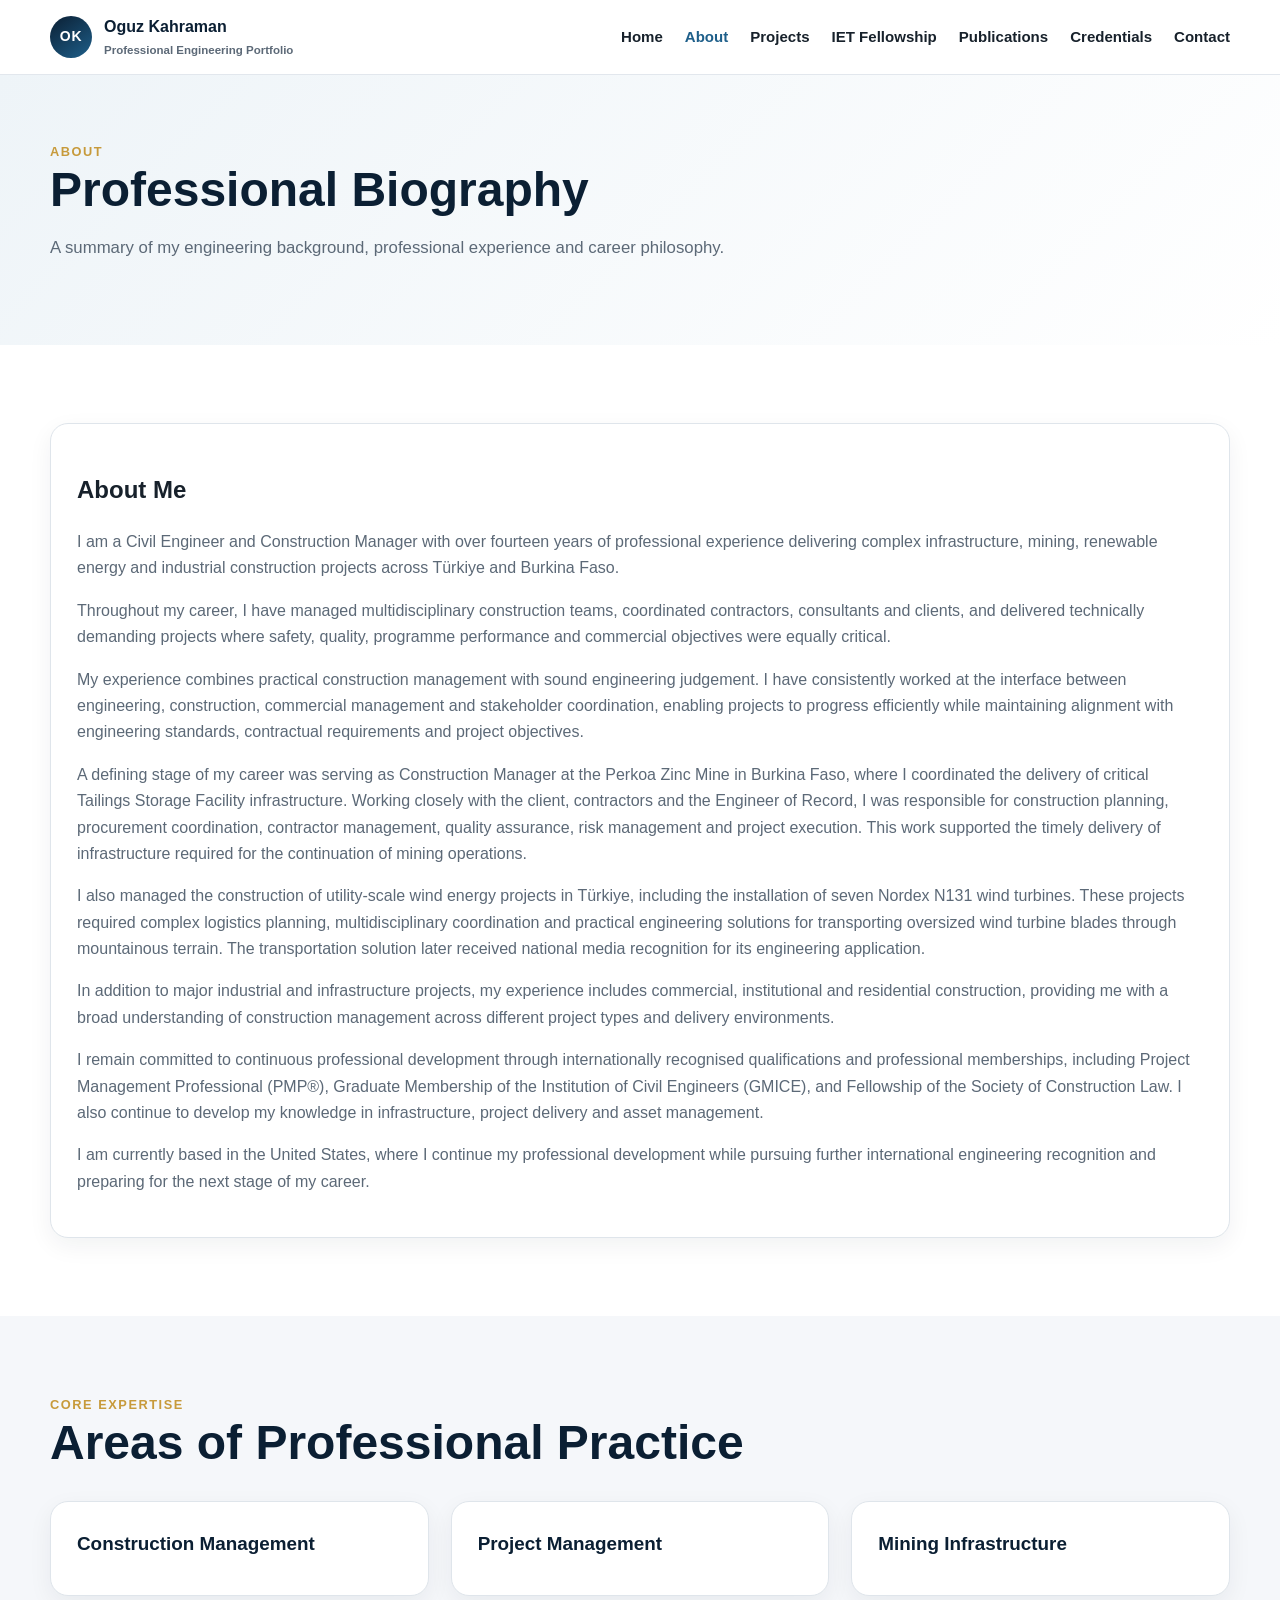
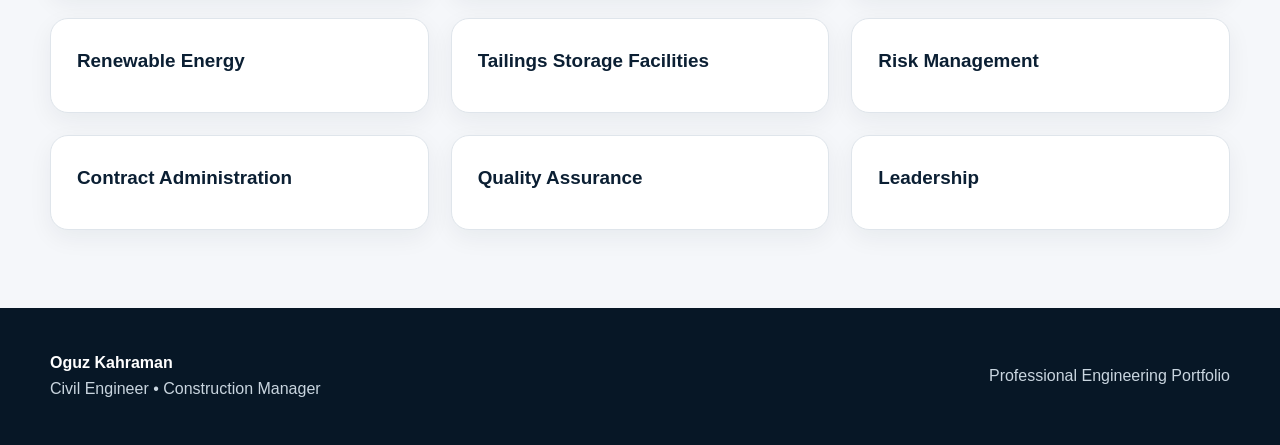
==== about.html @ 4777a1f4 "Create about.html" ====
<!DOCTYPE html>
<html lang="en">

<head>
<meta charset="UTF-8">
<meta name="viewport" content="width=device-width, initial-scale=1.0">

<title>About | Oguz Kahraman</title>

<link rel="stylesheet" href="css/style.css">

</head>

<body>

<header class="site-header">
    <div class="container nav-wrap">

        <a class="brand" href="index.html">

            <span class="brand-mark">OK</span>

            <span>

                Oguz Kahraman

                <small>Professional Engineering Portfolio</small>

            </span>

        </a>

        <nav class="nav-links">

            <a href="index.html">Home</a>

            <a href="about.html" class="active">About</a>

            <a href="projects.html">Projects</a>

            <a href="fellowship.html">IET Fellowship</a>

            <a href="publications.html">Publications</a>

            <a href="credentials.html">Credentials</a>

            <a href="contact.html">Contact</a>

        </nav>

    </div>

</header>



<section class="page-hero">

<div class="container">

<div class="kicker">

ABOUT

</div>

<h1>

Professional Biography

</h1>

<p>

A summary of my engineering background, professional experience and career philosophy.

</p>

</div>

</section>



<section class="section">

<div class="container">

<div class="card">

<h2>About Me</h2>

<p>

I am a Civil Engineer and Construction Manager with over fourteen years of professional experience delivering complex infrastructure, mining, renewable energy and industrial construction projects across Türkiye and Burkina Faso.

</p>

<p>

Throughout my career, I have managed multidisciplinary construction teams, coordinated contractors, consultants and clients, and delivered technically demanding projects where safety, quality, programme performance and commercial objectives were equally critical.

</p>

<p>

My experience combines practical construction management with sound engineering judgement. I have consistently worked at the interface between engineering, construction, commercial management and stakeholder coordination, enabling projects to progress efficiently while maintaining alignment with engineering standards, contractual requirements and project objectives.

</p>

<p>

A defining stage of my career was serving as Construction Manager at the Perkoa Zinc Mine in Burkina Faso, where I coordinated the delivery of critical Tailings Storage Facility infrastructure. Working closely with the client, contractors and the Engineer of Record, I was responsible for construction planning, procurement coordination, contractor management, quality assurance, risk management and project execution. This work supported the timely delivery of infrastructure required for the continuation of mining operations.

</p>

<p>

I also managed the construction of utility-scale wind energy projects in Türkiye, including the installation of seven Nordex N131 wind turbines. These projects required complex logistics planning, multidisciplinary coordination and practical engineering solutions for transporting oversized wind turbine blades through mountainous terrain. The transportation solution later received national media recognition for its engineering application.

</p>

<p>

In addition to major industrial and infrastructure projects, my experience includes commercial, institutional and residential construction, providing me with a broad understanding of construction management across different project types and delivery environments.

</p>

<p>

I remain committed to continuous professional development through internationally recognised qualifications and professional memberships, including Project Management Professional (PMP®), Graduate Membership of the Institution of Civil Engineers (GMICE), and Fellowship of the Society of Construction Law. I also continue to develop my knowledge in infrastructure, project delivery and asset management.

</p>

<p>

I am currently based in the United States, where I continue my professional development while pursuing further international engineering recognition and preparing for the next stage of my career.

</p>

</div>

</div>

</section>



<section class="section alt">

<div class="container">

<div class="section-head">

<div>

<div class="kicker">

CORE EXPERTISE

</div>

<h2>

Areas of Professional Practice

</h2>

</div>

</div>



<div class="grid-3">

<div class="card">

<h3>Construction Management</h3>

</div>

<div class="card">

<h3>Project Management</h3>

</div>

<div class="card">

<h3>Mining Infrastructure</h3>

</div>

<div class="card">

<h3>Renewable Energy</h3>

</div>

<div class="card">

<h3>Tailings Storage Facilities</h3>

</div>

<div class="card">

<h3>Risk Management</h3>

</div>

<div class="card">

<h3>Contract Administration</h3>

</div>

<div class="card">

<h3>Quality Assurance</h3>

</div>

<div class="card">

<h3>Leadership</h3>

</div>

</div>

</div>

</section>



<footer>

<div class="container footer-grid">

<div>

<strong>

Oguz Kahraman

</strong>

<br>

Civil Engineer • Construction Manager

</div>

<div>

Professional Engineering Portfolio

</div>

</div>

</footer>



<script src="js/script.js"></script>

</body>

</html>
---- css/style.css ----
:root{
  --navy:#0b1f33;
  --navy-2:#123a5a;
  --blue:#1e5f8a;
  --gold:#c79a3b;
  --ink:#17212b;
  --muted:#5c6977;
  --paper:#f5f7fa;
  --white:#ffffff;
  --line:#dfe5eb;
  --shadow:0 16px 45px rgba(11,31,51,.11);
  --radius:18px;
  --max:1180px;
}
*{box-sizing:border-box}
html{scroll-behavior:smooth}
body{
  margin:0;
  font-family:Inter,Segoe UI,Arial,sans-serif;
  color:var(--ink);
  background:var(--white);
  line-height:1.65;
}
a{color:inherit;text-decoration:none}
img{max-width:100%;display:block}
.container{width:min(var(--max),calc(100% - 36px));margin:auto}
.skip-link{position:absolute;left:-9999px}
.skip-link:focus{left:18px;top:18px;background:#fff;padding:10px 14px;z-index:999}

.site-header{
  position:sticky;top:0;z-index:100;
  background:rgba(255,255,255,.94);
  backdrop-filter:blur(12px);
  border-bottom:1px solid rgba(223,229,235,.9);
}
.nav-wrap{display:flex;align-items:center;justify-content:space-between;min-height:74px;gap:20px}
.brand{display:flex;align-items:center;gap:12px;font-weight:800;color:var(--navy)}
.brand-mark{
  width:42px;height:42px;border-radius:50%;
  background:linear-gradient(145deg,var(--navy),var(--blue));
  color:#fff;display:grid;place-items:center;font-size:14px;letter-spacing:.05em
}
.brand small{display:block;color:var(--muted);font-weight:600;font-size:.72rem}
.nav-links{display:flex;align-items:center;gap:22px;font-weight:650;font-size:.94rem}
.nav-links a:hover,.nav-links a.active{color:var(--blue)}
.nav-toggle{display:none;border:1px solid var(--line);background:#fff;border-radius:10px;padding:8px 10px;font-size:1.2rem}

.hero{
  color:#fff;
  background:
    radial-gradient(circle at 80% 15%,rgba(199,154,59,.22),transparent 22rem),
    linear-gradient(135deg,#071726 0%,#0d2f4b 55%,#154c73 100%);
  padding:86px 0 74px;
}
.hero-grid{display:grid;grid-template-columns:1.2fr .8fr;gap:56px;align-items:center}
.eyebrow{text-transform:uppercase;letter-spacing:.16em;font-size:.78rem;font-weight:800;color:#f2c96f}
.hero h1{font-size:clamp(2.6rem,6vw,5.1rem);line-height:1.02;margin:.18em 0}
.hero h2{font-size:clamp(1.15rem,2vw,1.5rem);font-weight:500;color:#d7e4ee;margin:0 0 22px}
.hero p{max-width:720px;color:#d5e1ea;font-size:1.08rem}
.hero-actions{display:flex;gap:12px;flex-wrap:wrap;margin-top:30px}
.btn{
  display:inline-flex;align-items:center;justify-content:center;
  padding:12px 18px;border-radius:10px;font-weight:750;
  border:1px solid transparent;transition:.2s ease
}
.btn-primary{background:var(--gold);color:#14202a}
.btn-primary:hover{transform:translateY(-2px);filter:brightness(1.05)}
.btn-light{border-color:rgba(255,255,255,.45);color:#fff}
.btn-light:hover{background:rgba(255,255,255,.1)}
.btn-dark{background:var(--navy);color:#fff}
.btn-outline{border-color:var(--navy);color:var(--navy)}
.hero-card{
  background:rgba(255,255,255,.08);
  border:1px solid rgba(255,255,255,.16);
  border-radius:24px;padding:28px;box-shadow:var(--shadow)
}
.initials{
  width:128px;height:128px;border-radius:50%;margin:0 auto 22px;
  display:grid;place-items:center;font-weight:850;font-size:2rem;
  background:#fff;color:var(--navy);border:6px solid rgba(255,255,255,.22)
}
.credential-list{display:grid;gap:10px}
.credential{padding:10px 12px;border-radius:10px;background:rgba(255,255,255,.08);font-size:.94rem}

.section{padding:78px 0}
.section.alt{background:var(--paper)}
.section-head{display:flex;justify-content:space-between;gap:30px;align-items:end;margin-bottom:30px}
.section-head h2,.page-hero h1{color:var(--navy);margin:0;font-size:clamp(2rem,4vw,3rem);line-height:1.15}
.section-head p{max-width:650px;color:var(--muted);margin:0}
.grid-3{display:grid;grid-template-columns:repeat(3,1fr);gap:22px}
.grid-2{display:grid;grid-template-columns:repeat(2,1fr);gap:24px}
.card{
  background:#fff;border:1px solid var(--line);border-radius:var(--radius);
  padding:26px;box-shadow:0 8px 24px rgba(11,31,51,.06)
}
.card h3{color:var(--navy);margin:0 0 10px;font-size:1.18rem}
.card p{color:var(--muted);margin:0 0 16px}
.card-tag{
  display:inline-block;padding:5px 9px;border-radius:999px;
  background:#eaf2f8;color:var(--blue);font-size:.76rem;font-weight:800;margin-bottom:14px
}
.stat-grid{display:grid;grid-template-columns:repeat(4,1fr);gap:16px;margin-top:28px}
.stat{
  border-left:4px solid var(--gold);background:#fff;padding:18px;border-radius:10px;
  box-shadow:0 6px 20px rgba(11,31,51,.06)
}
.stat strong{display:block;color:var(--navy);font-size:1.5rem}
.stat span{color:var(--muted);font-size:.88rem}
.text-link{font-weight:800;color:var(--blue)}
.text-link:hover{text-decoration:underline}
.page-hero{padding:66px 0;background:linear-gradient(135deg,#eef4f8,#fff)}
.page-hero p{max-width:760px;color:var(--muted);font-size:1.05rem}

.evidence-group{margin-bottom:28px}
.evidence-list{display:grid;gap:14px}
.evidence-item{
  display:grid;grid-template-columns:1fr auto;gap:18px;align-items:center;
  border:1px solid var(--line);border-radius:14px;padding:18px;background:#fff
}
.evidence-item h3{margin:0 0 5px;color:var(--navy);font-size:1.02rem}
.evidence-item p{margin:0;color:var(--muted);font-size:.92rem}
.status{font-size:.78rem;font-weight:800;padding:6px 9px;border-radius:999px;background:#fff4db;color:#7b5a12}
.notice{border-left:4px solid var(--gold);background:#fff8e8;padding:16px 18px;border-radius:8px;color:#5d4a21}
.timeline{position:relative;margin-left:10px}
.timeline:before{content:"";position:absolute;left:10px;top:5px;bottom:5px;width:2px;background:var(--line)}
.timeline-item{position:relative;padding-left:42px;margin-bottom:28px}
.timeline-item:before{content:"";position:absolute;left:3px;top:7px;width:16px;height:16px;border-radius:50%;background:var(--gold);border:3px solid #fff;box-shadow:0 0 0 1px var(--gold)}
.timeline-item h3{margin:0;color:var(--navy)}
.timeline-item .meta{color:var(--blue);font-weight:750;font-size:.9rem}
.timeline-item p{color:var(--muted);margin:.4rem 0 0}

footer{background:#071726;color:#c9d5df;padding:42px 0}
.footer-grid{display:flex;justify-content:space-between;gap:30px;align-items:center}
footer strong{color:#fff}
footer a{color:#fff}
.small{font-size:.86rem;color:var(--muted)}
.list-clean{padding:0;margin:0;list-style:none;display:grid;gap:8px}
.kicker{font-size:.8rem;font-weight:850;letter-spacing:.12em;text-transform:uppercase;color:var(--gold)}
hr{border:0;border-top:1px solid var(--line);margin:28px 0}

@media (max-width:900px){
  .hero-grid,.grid-3,.grid-2{grid-template-columns:1fr}
  .stat-grid{grid-template-columns:repeat(2,1fr)}
  .nav-toggle{display:block}
  .nav-links{
    display:none;position:absolute;top:74px;left:0;right:0;background:#fff;
    padding:18px;box-shadow:var(--shadow);flex-direction:column;align-items:flex-start
  }
  .nav-links.open{display:flex}
  .section-head{display:block}
  .section-head p{margin-top:10px}
}
@media (max-width:560px){
  .hero{padding-top:58px}
  .stat-grid{grid-template-columns:1fr}
  .evidence-item{grid-template-columns:1fr}
  .footer-grid{display:block}
}
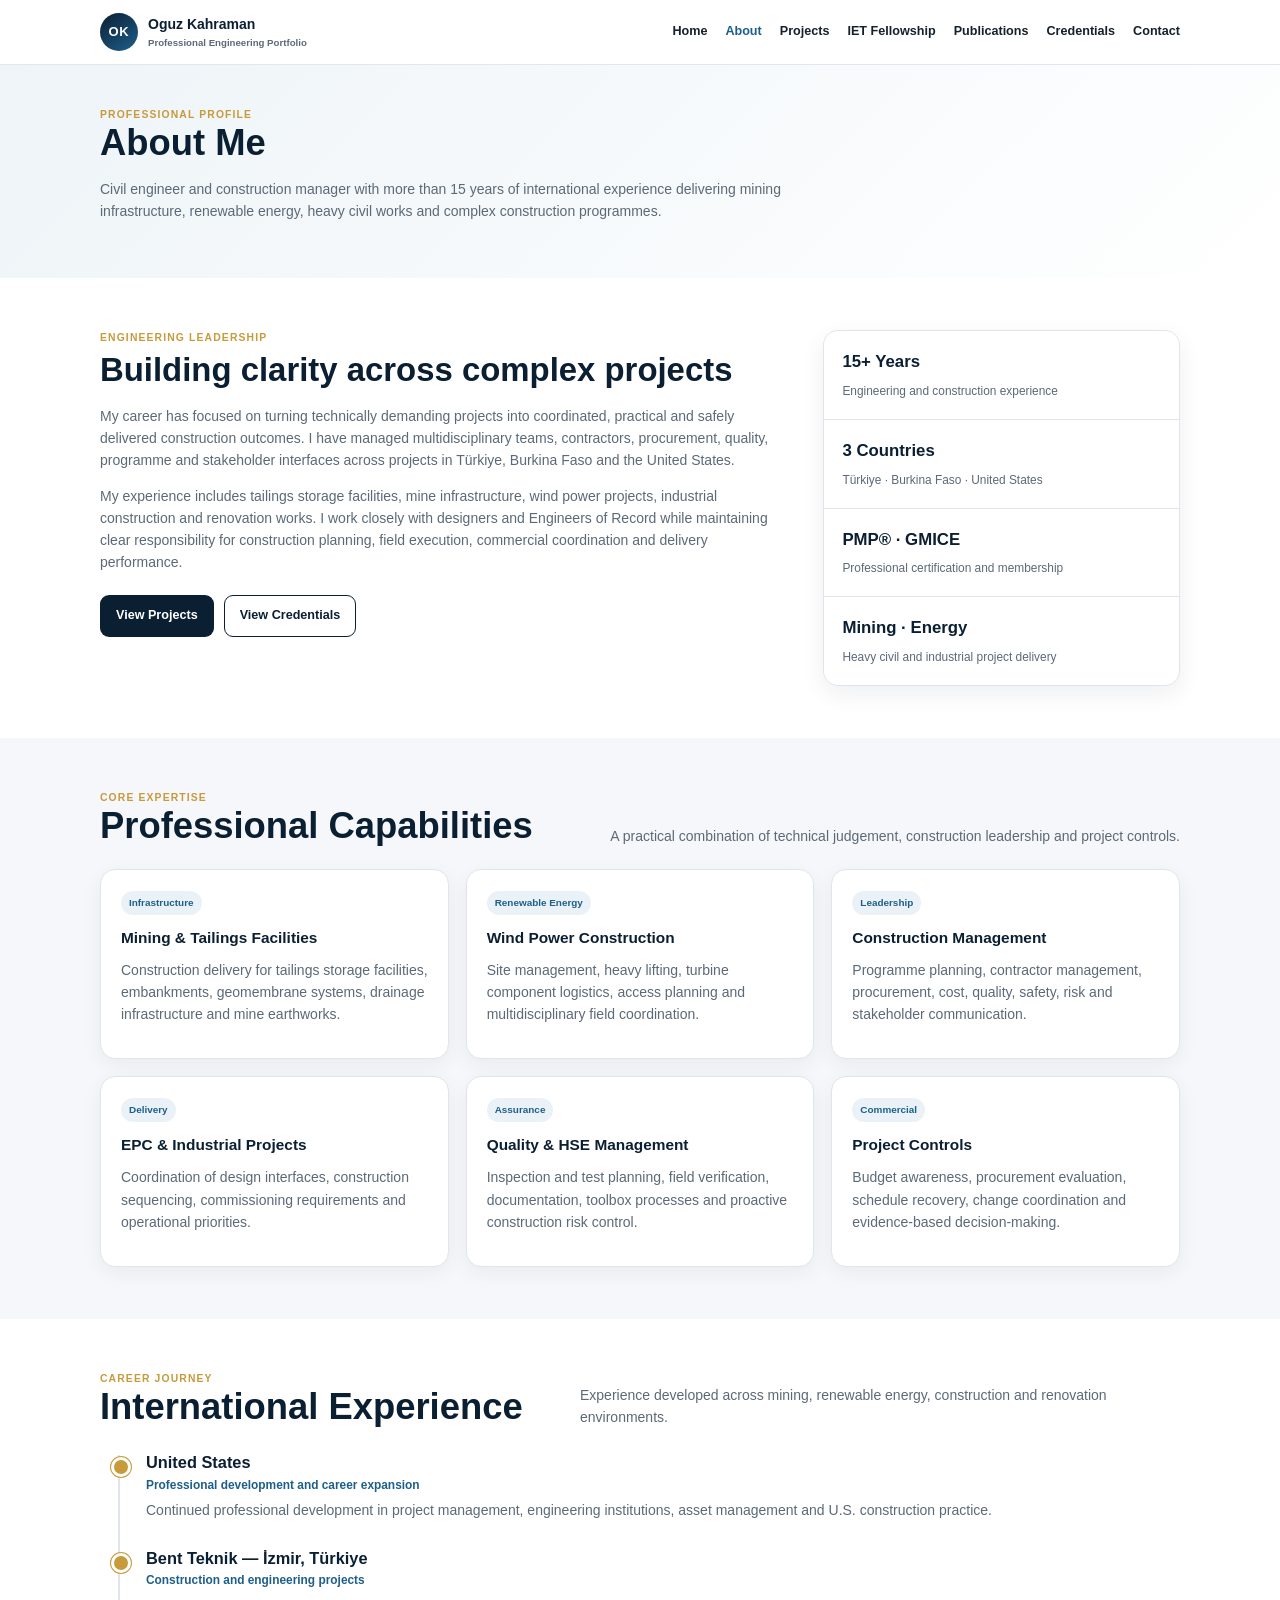
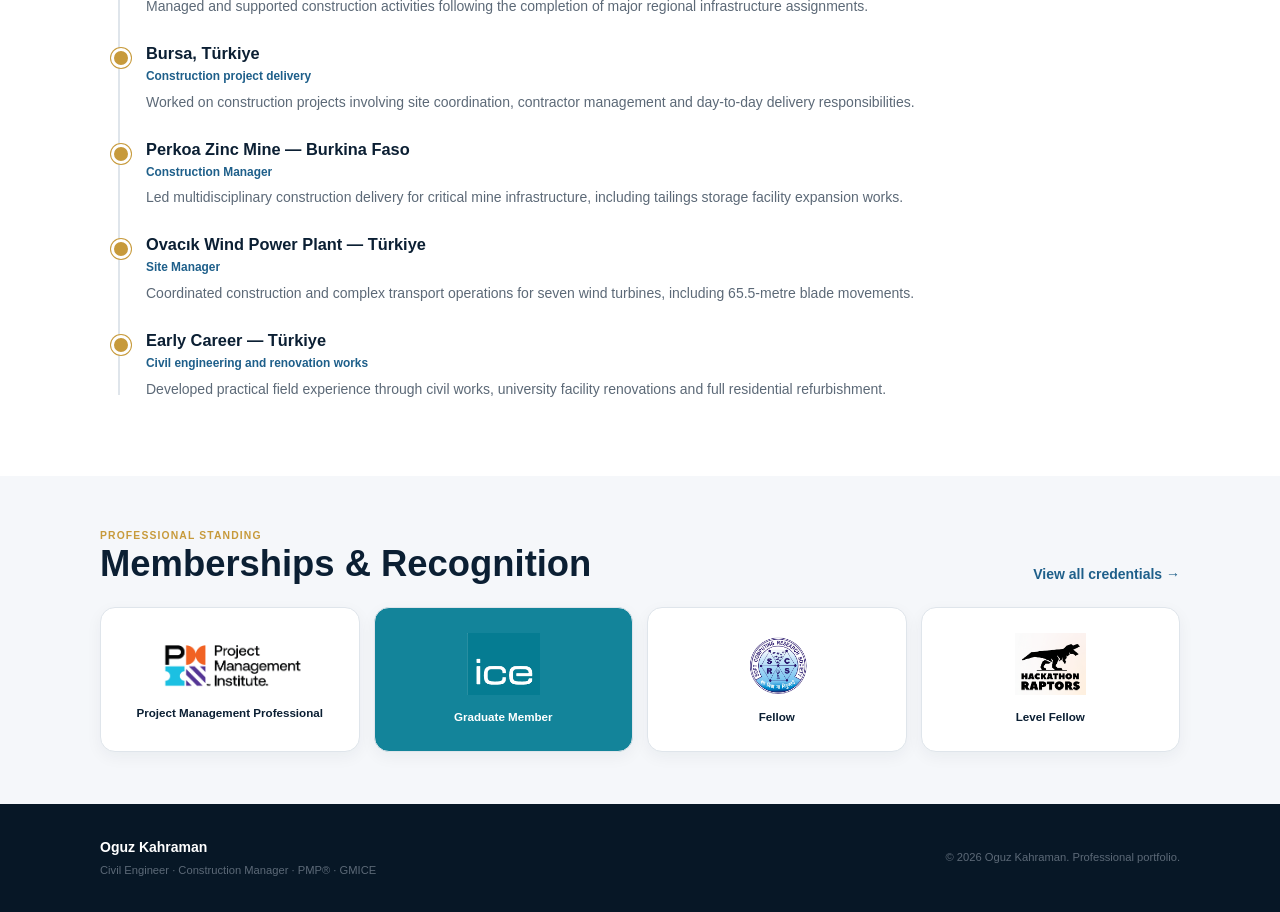
==== commit 03f530a3: "about update" ====
--- a/about.html
+++ b/about.html
@@ -1,273 +1,310 @@
 <!DOCTYPE html>
 <html lang="en">
-
 <head>
-<meta charset="UTF-8">
-<meta name="viewport" content="width=device-width, initial-scale=1.0">
-
-<title>About | Oguz Kahraman</title>
-
-<link rel="stylesheet" href="css/style.css">
-
+  <meta charset="UTF-8">
+  <meta name="viewport" content="width=device-width, initial-scale=1.0">
+  <meta name="description" content="Professional profile and career history of Oguz Kahraman">
+  <title>About | Oguz Kahraman</title>
+  <link rel="stylesheet" href="css/style.css">
 </head>
 
 <body>
 
-<header class="site-header">
+  <a class="skip-link" href="#main">Skip to content</a>
+
+  <header class="site-header">
     <div class="container nav-wrap">
-
-        <a class="brand" href="index.html">
-
-            <span class="brand-mark">OK</span>
-
-            <span>
-
-                Oguz Kahraman
-
-                <small>Professional Engineering Portfolio</small>
-
-            </span>
-
-        </a>
-
-        <nav class="nav-links">
-
-            <a href="index.html">Home</a>
-
-            <a href="about.html" class="active">About</a>
-
-            <a href="projects.html">Projects</a>
-
-            <a href="fellowship.html">IET Fellowship</a>
-
-            <a href="publications.html">Publications</a>
-
-            <a href="credentials.html">Credentials</a>
-
-            <a href="contact.html">Contact</a>
-
-        </nav>
-
+      <a class="brand" href="index.html">
+        <span class="brand-mark">OK</span>
+        <span>
+          Oguz Kahraman
+          <small>Professional Engineering Portfolio</small>
+        </span>
+      </a>
+
+      <button class="nav-toggle" aria-label="Open navigation">☰</button>
+
+      <nav class="nav-links" aria-label="Main navigation">
+        <a href="index.html">Home</a>
+        <a href="about.html" class="active">About</a>
+        <a href="projects.html">Projects</a>
+        <a href="fellowship.html">IET Fellowship</a>
+        <a href="publications.html">Publications</a>
+        <a href="credentials.html">Credentials</a>
+        <a href="contact.html">Contact</a>
+      </nav>
     </div>
-
-</header>
-
-
-
-<section class="page-hero">
-
-<div class="container">
-
-<div class="kicker">
-
-ABOUT
-
-</div>
-
-<h1>
-
-Professional Biography
-
-</h1>
-
-<p>
-
-A summary of my engineering background, professional experience and career philosophy.
-
-</p>
-
-</div>
-
-</section>
-
-
-
-<section class="section">
-
-<div class="container">
-
-<div class="card">
-
-<h2>About Me</h2>
-
-<p>
-
-I am a Civil Engineer and Construction Manager with over fourteen years of professional experience delivering complex infrastructure, mining, renewable energy and industrial construction projects across Türkiye and Burkina Faso.
-
-</p>
-
-<p>
-
-Throughout my career, I have managed multidisciplinary construction teams, coordinated contractors, consultants and clients, and delivered technically demanding projects where safety, quality, programme performance and commercial objectives were equally critical.
-
-</p>
-
-<p>
-
-My experience combines practical construction management with sound engineering judgement. I have consistently worked at the interface between engineering, construction, commercial management and stakeholder coordination, enabling projects to progress efficiently while maintaining alignment with engineering standards, contractual requirements and project objectives.
-
-</p>
-
-<p>
-
-A defining stage of my career was serving as Construction Manager at the Perkoa Zinc Mine in Burkina Faso, where I coordinated the delivery of critical Tailings Storage Facility infrastructure. Working closely with the client, contractors and the Engineer of Record, I was responsible for construction planning, procurement coordination, contractor management, quality assurance, risk management and project execution. This work supported the timely delivery of infrastructure required for the continuation of mining operations.
-
-</p>
-
-<p>
-
-I also managed the construction of utility-scale wind energy projects in Türkiye, including the installation of seven Nordex N131 wind turbines. These projects required complex logistics planning, multidisciplinary coordination and practical engineering solutions for transporting oversized wind turbine blades through mountainous terrain. The transportation solution later received national media recognition for its engineering application.
-
-</p>
-
-<p>
-
-In addition to major industrial and infrastructure projects, my experience includes commercial, institutional and residential construction, providing me with a broad understanding of construction management across different project types and delivery environments.
-
-</p>
-
-<p>
-
-I remain committed to continuous professional development through internationally recognised qualifications and professional memberships, including Project Management Professional (PMP®), Graduate Membership of the Institution of Civil Engineers (GMICE), and Fellowship of the Society of Construction Law. I also continue to develop my knowledge in infrastructure, project delivery and asset management.
-
-</p>
-
-<p>
-
-I am currently based in the United States, where I continue my professional development while pursuing further international engineering recognition and preparing for the next stage of my career.
-
-</p>
-
-</div>
-
-</div>
-
-</section>
-
-
-
-<section class="section alt">
-
-<div class="container">
-
-<div class="section-head">
-
-<div>
-
-<div class="kicker">
-
-CORE EXPERTISE
-
-</div>
-
-<h2>
-
-Areas of Professional Practice
-
-</h2>
-
-</div>
-
-</div>
-
-
-
-<div class="grid-3">
-
-<div class="card">
-
-<h3>Construction Management</h3>
-
-</div>
-
-<div class="card">
-
-<h3>Project Management</h3>
-
-</div>
-
-<div class="card">
-
-<h3>Mining Infrastructure</h3>
-
-</div>
-
-<div class="card">
-
-<h3>Renewable Energy</h3>
-
-</div>
-
-<div class="card">
-
-<h3>Tailings Storage Facilities</h3>
-
-</div>
-
-<div class="card">
-
-<h3>Risk Management</h3>
-
-</div>
-
-<div class="card">
-
-<h3>Contract Administration</h3>
-
-</div>
-
-<div class="card">
-
-<h3>Quality Assurance</h3>
-
-</div>
-
-<div class="card">
-
-<h3>Leadership</h3>
-
-</div>
-
-</div>
-
-</div>
-
-</section>
-
-
-
-<footer>
-
-<div class="container footer-grid">
-
-<div>
-
-<strong>
-
-Oguz Kahraman
-
-</strong>
-
-<br>
-
-Civil Engineer • Construction Manager
-
-</div>
-
-<div>
-
-Professional Engineering Portfolio
-
-</div>
-
-</div>
-
-</footer>
-
-
-
-<script src="js/script.js"></script>
+  </header>
+
+  <main id="main">
+
+    <section class="page-hero">
+      <div class="container">
+        <div class="kicker">Professional Profile</div>
+        <h1>About Me</h1>
+        <p>
+          Civil engineer and construction manager with more than 15 years of
+          international experience delivering mining infrastructure, renewable
+          energy, heavy civil works and complex construction programmes.
+        </p>
+      </div>
+    </section>
+
+    <section class="section">
+      <div class="container about-intro-grid">
+
+        <div>
+          <div class="kicker">Engineering Leadership</div>
+          <h2 class="about-heading">Building clarity across complex projects</h2>
+
+          <p>
+            My career has focused on turning technically demanding projects into
+            coordinated, practical and safely delivered construction outcomes.
+            I have managed multidisciplinary teams, contractors, procurement,
+            quality, programme and stakeholder interfaces across projects in
+            Türkiye, Burkina Faso and the United States.
+          </p>
+
+          <p>
+            My experience includes tailings storage facilities, mine infrastructure,
+            wind power projects, industrial construction and renovation works.
+            I work closely with designers and Engineers of Record while maintaining
+            clear responsibility for construction planning, field execution,
+            commercial coordination and delivery performance.
+          </p>
+
+          <div class="about-actions">
+            <a class="btn btn-dark" href="projects.html">View Projects</a>
+            <a class="btn btn-outline" href="credentials.html">View Credentials</a>
+          </div>
+        </div>
+
+        <aside class="about-summary-card">
+          <div class="about-summary-item">
+            <strong>15+ Years</strong>
+            <span>Engineering and construction experience</span>
+          </div>
+
+          <div class="about-summary-item">
+            <strong>3 Countries</strong>
+            <span>Türkiye · Burkina Faso · United States</span>
+          </div>
+
+          <div class="about-summary-item">
+            <strong>PMP® · GMICE</strong>
+            <span>Professional certification and membership</span>
+          </div>
+
+          <div class="about-summary-item">
+            <strong>Mining · Energy</strong>
+            <span>Heavy civil and industrial project delivery</span>
+          </div>
+        </aside>
+
+      </div>
+    </section>
+
+    <section class="section alt">
+      <div class="container">
+
+        <div class="section-head">
+          <div>
+            <div class="kicker">Core Expertise</div>
+            <h2>Professional Capabilities</h2>
+          </div>
+          <p>
+            A practical combination of technical judgement, construction
+            leadership and project controls.
+          </p>
+        </div>
+
+        <div class="grid-3">
+          <article class="card">
+            <span class="card-tag">Infrastructure</span>
+            <h3>Mining & Tailings Facilities</h3>
+            <p>
+              Construction delivery for tailings storage facilities, embankments,
+              geomembrane systems, drainage infrastructure and mine earthworks.
+            </p>
+          </article>
+
+          <article class="card">
+            <span class="card-tag">Renewable Energy</span>
+            <h3>Wind Power Construction</h3>
+            <p>
+              Site management, heavy lifting, turbine component logistics,
+              access planning and multidisciplinary field coordination.
+            </p>
+          </article>
+
+          <article class="card">
+            <span class="card-tag">Leadership</span>
+            <h3>Construction Management</h3>
+            <p>
+              Programme planning, contractor management, procurement, cost,
+              quality, safety, risk and stakeholder communication.
+            </p>
+          </article>
+
+          <article class="card">
+            <span class="card-tag">Delivery</span>
+            <h3>EPC & Industrial Projects</h3>
+            <p>
+              Coordination of design interfaces, construction sequencing,
+              commissioning requirements and operational priorities.
+            </p>
+          </article>
+
+          <article class="card">
+            <span class="card-tag">Assurance</span>
+            <h3>Quality & HSE Management</h3>
+            <p>
+              Inspection and test planning, field verification, documentation,
+              toolbox processes and proactive construction risk control.
+            </p>
+          </article>
+
+          <article class="card">
+            <span class="card-tag">Commercial</span>
+            <h3>Project Controls</h3>
+            <p>
+              Budget awareness, procurement evaluation, schedule recovery,
+              change coordination and evidence-based decision-making.
+            </p>
+          </article>
+        </div>
+
+      </div>
+    </section>
+
+    <section class="section">
+      <div class="container">
+
+        <div class="section-head">
+          <div>
+            <div class="kicker">Career Journey</div>
+            <h2>International Experience</h2>
+          </div>
+          <p>
+            Experience developed across mining, renewable energy, construction
+            and renovation environments.
+          </p>
+        </div>
+
+        <div class="timeline">
+
+          <article class="timeline-item">
+            <h3>United States</h3>
+            <div class="meta">Professional development and career expansion</div>
+            <p>
+              Continued professional development in project management,
+              engineering institutions, asset management and U.S. construction practice.
+            </p>
+          </article>
+
+          <article class="timeline-item">
+            <h3>Bent Teknik — İzmir, Türkiye</h3>
+            <div class="meta">Construction and engineering projects</div>
+            <p>
+              Managed and supported construction activities following the
+              completion of major regional infrastructure assignments.
+            </p>
+          </article>
+
+          <article class="timeline-item">
+            <h3>Bursa, Türkiye</h3>
+            <div class="meta">Construction project delivery</div>
+            <p>
+              Worked on construction projects involving site coordination,
+              contractor management and day-to-day delivery responsibilities.
+            </p>
+          </article>
+
+          <article class="timeline-item">
+            <h3>Perkoa Zinc Mine — Burkina Faso</h3>
+            <div class="meta">Construction Manager</div>
+            <p>
+              Led multidisciplinary construction delivery for critical mine
+              infrastructure, including tailings storage facility expansion works.
+            </p>
+          </article>
+
+          <article class="timeline-item">
+            <h3>Ovacık Wind Power Plant — Türkiye</h3>
+            <div class="meta">Site Manager</div>
+            <p>
+              Coordinated construction and complex transport operations for
+              seven wind turbines, including 65.5-metre blade movements.
+            </p>
+          </article>
+
+          <article class="timeline-item">
+            <h3>Early Career — Türkiye</h3>
+            <div class="meta">Civil engineering and renovation works</div>
+            <p>
+              Developed practical field experience through civil works,
+              university facility renovations and full residential refurbishment.
+            </p>
+          </article>
+
+        </div>
+
+      </div>
+    </section>
+
+    <section class="section alt">
+      <div class="container">
+
+        <div class="section-head">
+          <div>
+            <div class="kicker">Professional Standing</div>
+            <h2>Memberships & Recognition</h2>
+          </div>
+          <a class="text-link" href="credentials.html">View all credentials →</a>
+        </div>
+
+        <div class="about-logo-grid">
+
+          <div class="about-logo-item">
+            <img src="images/logos/pmi.png" alt="Project Management Institute logo">
+            <span>Project Management Professional</span>
+          </div>
+
+          <div class="about-logo-item about-logo-item-ice">
+            <img src="images/logos/ice.png" alt="Institution of Civil Engineers logo">
+            <span>Graduate Member</span>
+          </div>
+
+          <div class="about-logo-item">
+            <img src="images/logos/scrs.png" alt="Soft Computing Research Society logo">
+            <span>Fellow</span>
+          </div>
+
+          <div class="about-logo-item">
+            <img src="images/logos/raptors.png" alt="Hackathon Raptors logo">
+            <span>Level Fellow</span>
+          </div>
+
+        </div>
+
+      </div>
+    </section>
+
+  </main>
+
+  <footer>
+    <div class="container footer-grid">
+      <div>
+        <strong>Oguz Kahraman</strong><br>
+        <span class="small">Civil Engineer · Construction Manager · PMP® · GMICE</span>
+      </div>
+      <div class="small">
+        © <span id="year"></span> Oguz Kahraman. Professional portfolio.
+      </div>
+    </div>
+  </footer>
+
+  <script src="js/script.js"></script>
 
 </body>
-
 </html>
--- a/css/style.css
+++ b/css/style.css
@@ -1,3 +1,7 @@
+/* =========================================================
+   Oguz Kahraman — Professional Engineering Portfolio
+   Clean, compact, responsive site stylesheet
+   ========================================================= */
 
 :root{
   --navy:#0b1f33;
@@ -9,151 +13,325 @@
   --paper:#f5f7fa;
   --white:#ffffff;
   --line:#dfe5eb;
-  --shadow:0 16px 45px rgba(11,31,51,.11);
-  --radius:18px;
-  --max:1180px;
-}
+  --shadow:0 12px 34px rgba(11,31,51,.10);
+  --radius:15px;
+  --max:1080px;
+}
+
 *{box-sizing:border-box}
-html{scroll-behavior:smooth}
-body{
-  margin:0;
-  font-family:Inter,Segoe UI,Arial,sans-serif;
-  color:var(--ink);
-  background:var(--white);
-  line-height:1.65;
-}
+html{scroll-behavior:smooth;font-size:14px}
+body{margin:0;font-family:Inter,Segoe UI,Arial,sans-serif;color:var(--ink);background:var(--white);line-height:1.58}
 a{color:inherit;text-decoration:none}
-img{max-width:100%;display:block}
-.container{width:min(var(--max),calc(100% - 36px));margin:auto}
+img{display:block;max-width:100%}
+.container{width:min(var(--max),calc(100% - 34px));margin:auto}
 .skip-link{position:absolute;left:-9999px}
-.skip-link:focus{left:18px;top:18px;background:#fff;padding:10px 14px;z-index:999}
-
-.site-header{
-  position:sticky;top:0;z-index:100;
-  background:rgba(255,255,255,.94);
-  backdrop-filter:blur(12px);
-  border-bottom:1px solid rgba(223,229,235,.9);
-}
-.nav-wrap{display:flex;align-items:center;justify-content:space-between;min-height:74px;gap:20px}
-.brand{display:flex;align-items:center;gap:12px;font-weight:800;color:var(--navy)}
-.brand-mark{
-  width:42px;height:42px;border-radius:50%;
-  background:linear-gradient(145deg,var(--navy),var(--blue));
-  color:#fff;display:grid;place-items:center;font-size:14px;letter-spacing:.05em
-}
-.brand small{display:block;color:var(--muted);font-weight:600;font-size:.72rem}
-.nav-links{display:flex;align-items:center;gap:22px;font-weight:650;font-size:.94rem}
+.skip-link:focus{left:16px;top:16px;z-index:999;padding:9px 13px;background:#fff;border-radius:8px}
+
+.site-header{position:sticky;top:0;z-index:100;background:rgba(255,255,255,.95);backdrop-filter:blur(12px);border-bottom:1px solid rgba(223,229,235,.9)}
+.nav-wrap{display:flex;align-items:center;justify-content:space-between;min-height:64px;gap:18px}
+.brand{display:flex;align-items:center;gap:10px;color:var(--navy);font-weight:800}
+.brand-mark{width:38px;height:38px;display:grid;place-items:center;border-radius:50%;color:#fff;font-size:13px;letter-spacing:.05em;background:linear-gradient(145deg,var(--navy),var(--blue))}
+.brand small{display:block;color:var(--muted);font-size:.69rem;font-weight:600}
+.nav-links{display:flex;align-items:center;gap:18px;font-size:.9rem;font-weight:650}
 .nav-links a:hover,.nav-links a.active{color:var(--blue)}
-.nav-toggle{display:none;border:1px solid var(--line);background:#fff;border-radius:10px;padding:8px 10px;font-size:1.2rem}
-
-.hero{
-  color:#fff;
-  background:
-    radial-gradient(circle at 80% 15%,rgba(199,154,59,.22),transparent 22rem),
-    linear-gradient(135deg,#071726 0%,#0d2f4b 55%,#154c73 100%);
-  padding:86px 0 74px;
-}
-.hero-grid{display:grid;grid-template-columns:1.2fr .8fr;gap:56px;align-items:center}
-.eyebrow{text-transform:uppercase;letter-spacing:.16em;font-size:.78rem;font-weight:800;color:#f2c96f}
-.hero h1{font-size:clamp(2.6rem,6vw,5.1rem);line-height:1.02;margin:.18em 0}
-.hero h2{font-size:clamp(1.15rem,2vw,1.5rem);font-weight:500;color:#d7e4ee;margin:0 0 22px}
-.hero p{max-width:720px;color:#d5e1ea;font-size:1.08rem}
-.hero-actions{display:flex;gap:12px;flex-wrap:wrap;margin-top:30px}
-.btn{
-  display:inline-flex;align-items:center;justify-content:center;
-  padding:12px 18px;border-radius:10px;font-weight:750;
-  border:1px solid transparent;transition:.2s ease
-}
+.nav-toggle{display:none;padding:7px 9px;border:1px solid var(--line);border-radius:9px;background:#fff;font-size:1.15rem}
+
+.hero{padding:54px 0;color:#fff;background:radial-gradient(circle at 80% 15%,rgba(199,154,59,.20),transparent 22rem),linear-gradient(135deg,#071726 0%,#0d2f4b 55%,#154c73 100%)}
+.hero-grid{display:grid;grid-template-columns:minmax(0,1.45fr) 300px;gap:44px;align-items:center}
+.eyebrow{color:#f2c96f;font-size:.73rem;font-weight:800;letter-spacing:.15em;text-transform:uppercase}
+.hero h1{margin:.16em 0;font-size:clamp(2.65rem,5vw,4.35rem);line-height:1}
+.hero h2{margin:0 0 18px;color:#d7e4ee;font-size:clamp(1.08rem,1.8vw,1.35rem);font-weight:500}
+.hero p{max-width:650px;color:#d5e1ea;font-size:1rem}
+.hero-summary{max-width:610px;font-size:1rem;line-height:1.62}
+.hero-credentials{margin-bottom:14px;font-size:.98rem}
+.hero-actions{display:flex;flex-wrap:wrap;gap:10px;margin-top:22px}
+.hero-portrait-wrap{display:flex;justify-content:center}
+.hero-portrait{width:100%;max-width:300px;aspect-ratio:4/5;object-fit:cover;object-position:center 20%;border-radius:18px;box-shadow:0 16px 38px rgba(0,0,0,.18);transition:transform .3s ease}
+.hero-portrait:hover{transform:translateY(-3px)}
+
+.btn{display:inline-flex;align-items:center;justify-content:center;padding:10px 15px;border:1px solid transparent;border-radius:9px;font-size:.9rem;font-weight:750;transition:.2s ease}
 .btn-primary{background:var(--gold);color:#14202a}
 .btn-primary:hover{transform:translateY(-2px);filter:brightness(1.05)}
-.btn-light{border-color:rgba(255,255,255,.45);color:#fff}
+.btn-light{color:#fff;border-color:rgba(255,255,255,.45)}
 .btn-light:hover{background:rgba(255,255,255,.1)}
-.btn-dark{background:var(--navy);color:#fff}
-.btn-outline{border-color:var(--navy);color:var(--navy)}
-.hero-card{
-  background:rgba(255,255,255,.08);
-  border:1px solid rgba(255,255,255,.16);
-  border-radius:24px;padding:28px;box-shadow:var(--shadow)
-}
-.initials{
-  width:128px;height:128px;border-radius:50%;margin:0 auto 22px;
-  display:grid;place-items:center;font-weight:850;font-size:2rem;
-  background:#fff;color:var(--navy);border:6px solid rgba(255,255,255,.22)
-}
-.credential-list{display:grid;gap:10px}
-.credential{padding:10px 12px;border-radius:10px;background:rgba(255,255,255,.08);font-size:.94rem}
-
-.section{padding:78px 0}
+.btn-dark{color:#fff;background:var(--navy)}
+.btn-outline{color:var(--navy);border-color:var(--navy)}
+
+.section{padding:52px 0}
 .section.alt{background:var(--paper)}
-.section-head{display:flex;justify-content:space-between;gap:30px;align-items:end;margin-bottom:30px}
-.section-head h2,.page-hero h1{color:var(--navy);margin:0;font-size:clamp(2rem,4vw,3rem);line-height:1.15}
-.section-head p{max-width:650px;color:var(--muted);margin:0}
-.grid-3{display:grid;grid-template-columns:repeat(3,1fr);gap:22px}
-.grid-2{display:grid;grid-template-columns:repeat(2,1fr);gap:24px}
-.card{
-  background:#fff;border:1px solid var(--line);border-radius:var(--radius);
-  padding:26px;box-shadow:0 8px 24px rgba(11,31,51,.06)
-}
-.card h3{color:var(--navy);margin:0 0 10px;font-size:1.18rem}
-.card p{color:var(--muted);margin:0 0 16px}
-.card-tag{
-  display:inline-block;padding:5px 9px;border-radius:999px;
-  background:#eaf2f8;color:var(--blue);font-size:.76rem;font-weight:800;margin-bottom:14px
-}
-.stat-grid{display:grid;grid-template-columns:repeat(4,1fr);gap:16px;margin-top:28px}
-.stat{
-  border-left:4px solid var(--gold);background:#fff;padding:18px;border-radius:10px;
-  box-shadow:0 6px 20px rgba(11,31,51,.06)
-}
-.stat strong{display:block;color:var(--navy);font-size:1.5rem}
-.stat span{color:var(--muted);font-size:.88rem}
-.text-link{font-weight:800;color:var(--blue)}
+.page-hero{padding:42px 0;background:linear-gradient(135deg,#eef4f8,#fff)}
+.page-hero h1,.section-head h2{margin:0;color:var(--navy);font-size:clamp(1.85rem,3.4vw,2.6rem);line-height:1.12}
+.page-hero p{max-width:700px;color:var(--muted);font-size:1rem}
+.section-head{display:flex;align-items:end;justify-content:space-between;gap:26px;margin-bottom:22px}
+.section-head p{max-width:600px;margin:0;color:var(--muted)}
+.kicker{color:var(--gold);font-size:.74rem;font-weight:850;letter-spacing:.11em;text-transform:uppercase}
+
+.grid-3{display:grid;grid-template-columns:repeat(3,minmax(0,1fr));gap:17px}
+.grid-2{display:grid;grid-template-columns:repeat(2,minmax(0,1fr));gap:18px}
+.card{padding:20px;border:1px solid var(--line);border-radius:var(--radius);background:#fff;box-shadow:0 6px 20px rgba(11,31,51,.055)}
+.card h3{margin:0 0 9px;color:var(--navy);font-size:1.1rem}
+.card p{margin:0 0 13px;color:var(--muted)}
+.card-tag{display:inline-block;margin-bottom:11px;padding:4px 8px;border-radius:999px;color:var(--blue);background:#eaf2f8;font-size:.71rem;font-weight:800}
+.list-clean{display:grid;gap:7px;margin:0;padding:0;list-style:none}
+.stat-grid{display:grid;grid-template-columns:repeat(4,minmax(0,1fr));gap:11px;margin-top:18px}
+.stat{padding:14px;border-left:3px solid var(--gold);border-radius:9px;background:#fff;box-shadow:0 5px 16px rgba(11,31,51,.055)}
+.stat strong{display:block;color:var(--navy);font-size:1.28rem}
+.stat span{color:var(--muted);font-size:.81rem}
+.text-link{color:var(--blue);font-weight:800}
 .text-link:hover{text-decoration:underline}
-.page-hero{padding:66px 0;background:linear-gradient(135deg,#eef4f8,#fff)}
-.page-hero p{max-width:760px;color:var(--muted);font-size:1.05rem}
-
-.evidence-group{margin-bottom:28px}
-.evidence-list{display:grid;gap:14px}
-.evidence-item{
-  display:grid;grid-template-columns:1fr auto;gap:18px;align-items:center;
-  border:1px solid var(--line);border-radius:14px;padding:18px;background:#fff
-}
-.evidence-item h3{margin:0 0 5px;color:var(--navy);font-size:1.02rem}
-.evidence-item p{margin:0;color:var(--muted);font-size:.92rem}
-.status{font-size:.78rem;font-weight:800;padding:6px 9px;border-radius:999px;background:#fff4db;color:#7b5a12}
-.notice{border-left:4px solid var(--gold);background:#fff8e8;padding:16px 18px;border-radius:8px;color:#5d4a21}
-.timeline{position:relative;margin-left:10px}
-.timeline:before{content:"";position:absolute;left:10px;top:5px;bottom:5px;width:2px;background:var(--line)}
-.timeline-item{position:relative;padding-left:42px;margin-bottom:28px}
-.timeline-item:before{content:"";position:absolute;left:3px;top:7px;width:16px;height:16px;border-radius:50%;background:var(--gold);border:3px solid #fff;box-shadow:0 0 0 1px var(--gold)}
+
+.evidence-group{margin-bottom:24px}
+.evidence-list{display:grid;gap:12px}
+.evidence-item{display:grid;grid-template-columns:1fr auto;gap:16px;align-items:center;padding:15px;border:1px solid var(--line);border-radius:12px;background:#fff}
+.evidence-item h3{margin:0 0 4px;color:var(--navy);font-size:.98rem}
+.evidence-item p{margin:0;color:var(--muted);font-size:.88rem}
+.status{padding:5px 8px;border-radius:999px;color:#7b5a12;background:#fff4db;font-size:.73rem;font-weight:800}
+.notice{padding:14px 16px;border-left:3px solid var(--gold);border-radius:8px;color:#5d4a21;background:#fff8e8}
+.timeline{position:relative;margin-left:9px}
+.timeline:before{content:"";position:absolute;top:5px;bottom:5px;left:9px;width:2px;background:var(--line)}
+.timeline-item{position:relative;margin-bottom:24px;padding-left:37px}
+.timeline-item:before{content:"";position:absolute;top:7px;left:2px;width:14px;height:14px;border:3px solid #fff;border-radius:50%;background:var(--gold);box-shadow:0 0 0 1px var(--gold)}
 .timeline-item h3{margin:0;color:var(--navy)}
-.timeline-item .meta{color:var(--blue);font-weight:750;font-size:.9rem}
-.timeline-item p{color:var(--muted);margin:.4rem 0 0}
-
-footer{background:#071726;color:#c9d5df;padding:42px 0}
-.footer-grid{display:flex;justify-content:space-between;gap:30px;align-items:center}
-footer strong{color:#fff}
-footer a{color:#fff}
-.small{font-size:.86rem;color:var(--muted)}
-.list-clean{padding:0;margin:0;list-style:none;display:grid;gap:8px}
-.kicker{font-size:.8rem;font-weight:850;letter-spacing:.12em;text-transform:uppercase;color:var(--gold)}
-hr{border:0;border-top:1px solid var(--line);margin:28px 0}
+.timeline-item .meta{color:var(--blue);font-size:.85rem;font-weight:750}
+.timeline-item p{margin:.35rem 0 0;color:var(--muted)}
+
+.project-hero-image{width:100%;height:420px;object-fit:cover;object-position:center;border-radius:13px;box-shadow:0 8px 22px rgba(0,0,0,.14)}
+
+footer{padding:32px 0;color:#c9d5df;background:#071726}
+.footer-grid{display:flex;align-items:center;justify-content:space-between;gap:24px}
+footer strong,footer a{color:#fff}
+.small{color:var(--muted);font-size:.8rem}
+hr{margin:24px 0;border:0;border-top:1px solid var(--line)}
 
 @media (max-width:900px){
   .hero-grid,.grid-3,.grid-2{grid-template-columns:1fr}
-  .stat-grid{grid-template-columns:repeat(2,1fr)}
+  .hero-grid{gap:28px;text-align:center}
+  .hero-summary{margin:auto}
+  .hero-actions{justify-content:center}
+  .hero-portrait{max-width:260px}
+  .stat-grid{grid-template-columns:repeat(2,minmax(0,1fr))}
   .nav-toggle{display:block}
-  .nav-links{
-    display:none;position:absolute;top:74px;left:0;right:0;background:#fff;
-    padding:18px;box-shadow:var(--shadow);flex-direction:column;align-items:flex-start
-  }
+  .nav-links{position:absolute;top:64px;left:0;right:0;display:none;flex-direction:column;align-items:flex-start;padding:16px;background:#fff;box-shadow:var(--shadow)}
   .nav-links.open{display:flex}
   .section-head{display:block}
-  .section-head p{margin-top:10px}
-}
+  .section-head p{margin-top:9px}
+}
+
 @media (max-width:560px){
-  .hero{padding-top:58px}
-  .stat-grid{grid-template-columns:1fr}
-  .evidence-item{grid-template-columns:1fr}
+  html{font-size:13.5px}
+  .hero{padding:42px 0}
+  .hero h1{font-size:2.55rem}
+  .stat-grid,.evidence-item{grid-template-columns:1fr}
   .footer-grid{display:block}
-}
+  .project-hero-image{height:280px}
+}
+
+/* ===== Credentials Page ===== */
+
+.credential-grid{
+  display:grid;
+  grid-template-columns:repeat(2,minmax(0,1fr));
+  gap:18px;
+}
+
+.credential-card{
+  display:flex;
+  flex-direction:column;
+  min-height:100%;
+  overflow:hidden;
+  border:1px solid var(--line);
+  border-radius:var(--radius);
+  background:#fff;
+  box-shadow:0 6px 20px rgba(11,31,51,.055);
+  transition:transform .2s ease, box-shadow .2s ease, border-color .2s ease;
+}
+
+.credential-card:hover{
+  transform:translateY(-3px);
+  border-color:rgba(30,95,138,.32);
+  box-shadow:0 12px 28px rgba(11,31,51,.10);
+}
+
+.credential-logo-wrap{
+  display:flex;
+  align-items:center;
+  justify-content:center;
+  height:112px;
+  padding:18px;
+  border-bottom:1px solid var(--line);
+  background:linear-gradient(135deg,#f8fafc,#eef4f8);
+}
+
+.credential-logo-wrap.ice-panel{
+  background:#13849a;
+}
+
+.credential-logo{
+  width:auto;
+  max-width:180px;
+  max-height:72px;
+  object-fit:contain;
+}
+
+.credential-logo.square{
+  max-width:78px;
+  max-height:78px;
+}
+
+.credential-body{
+  display:flex;
+  flex:1;
+  flex-direction:column;
+  padding:21px;
+}
+
+.credential-body h2{
+  margin:0 0 5px;
+  color:var(--navy);
+  font-size:1.2rem;
+  line-height:1.25;
+}
+
+.credential-issuer{
+  margin:0 0 12px;
+  color:var(--blue);
+  font-size:.87rem;
+  font-weight:750;
+}
+
+.credential-description{
+  margin:0 0 18px;
+  color:var(--muted);
+}
+
+.credential-button{
+  align-self:flex-start;
+  margin-top:auto;
+}
+
+.credential-note-section{
+  padding-top:28px;
+  padding-bottom:28px;
+}
+
+@media (max-width:760px){
+  .credential-grid{
+    grid-template-columns:1fr;
+  }
+
+  .credential-logo-wrap{
+    height:100px;
+  }
+}
+
+/* ===== About Page ===== */
+
+.about-intro-grid{
+  display:grid;
+  grid-template-columns:minmax(0,1.45fr) minmax(270px,.75fr);
+  gap:34px;
+  align-items:start;
+}
+
+.about-heading{
+  margin:4px 0 16px;
+  color:var(--navy);
+  font-size:clamp(1.7rem,3vw,2.35rem);
+  line-height:1.15;
+}
+
+.about-intro-grid p{
+  color:var(--muted);
+}
+
+.about-actions{
+  display:flex;
+  flex-wrap:wrap;
+  gap:10px;
+  margin-top:22px;
+}
+
+.about-summary-card{
+  display:grid;
+  gap:1px;
+  overflow:hidden;
+  border:1px solid var(--line);
+  border-radius:var(--radius);
+  background:var(--line);
+  box-shadow:0 8px 24px rgba(11,31,51,.07);
+}
+
+.about-summary-item{
+  padding:18px;
+  background:#fff;
+}
+
+.about-summary-item strong{
+  display:block;
+  margin-bottom:3px;
+  color:var(--navy);
+  font-size:1.2rem;
+}
+
+.about-summary-item span{
+  color:var(--muted);
+  font-size:.85rem;
+}
+
+.about-logo-grid{
+  display:grid;
+  grid-template-columns:repeat(4,minmax(0,1fr));
+  gap:14px;
+}
+
+.about-logo-item{
+  display:flex;
+  min-height:145px;
+  flex-direction:column;
+  align-items:center;
+  justify-content:center;
+  gap:13px;
+  padding:18px;
+  border:1px solid var(--line);
+  border-radius:var(--radius);
+  background:#fff;
+  text-align:center;
+  box-shadow:0 5px 16px rgba(11,31,51,.05);
+}
+
+.about-logo-item img{
+  width:auto;
+  max-width:150px;
+  max-height:62px;
+  object-fit:contain;
+}
+
+.about-logo-item span{
+  color:var(--navy);
+  font-size:.83rem;
+  font-weight:750;
+}
+
+.about-logo-item-ice{
+  background:#13849a;
+}
+
+.about-logo-item-ice span{
+  color:#fff;
+}
+
+@media (max-width:900px){
+  .about-intro-grid{
+    grid-template-columns:1fr;
+  }
+
+  .about-logo-grid{
+    grid-template-columns:repeat(2,minmax(0,1fr));
+  }
+}
+
+@media (max-width:560px){
+  .about-logo-grid{
+    grid-template-columns:1fr;
+  }
+}
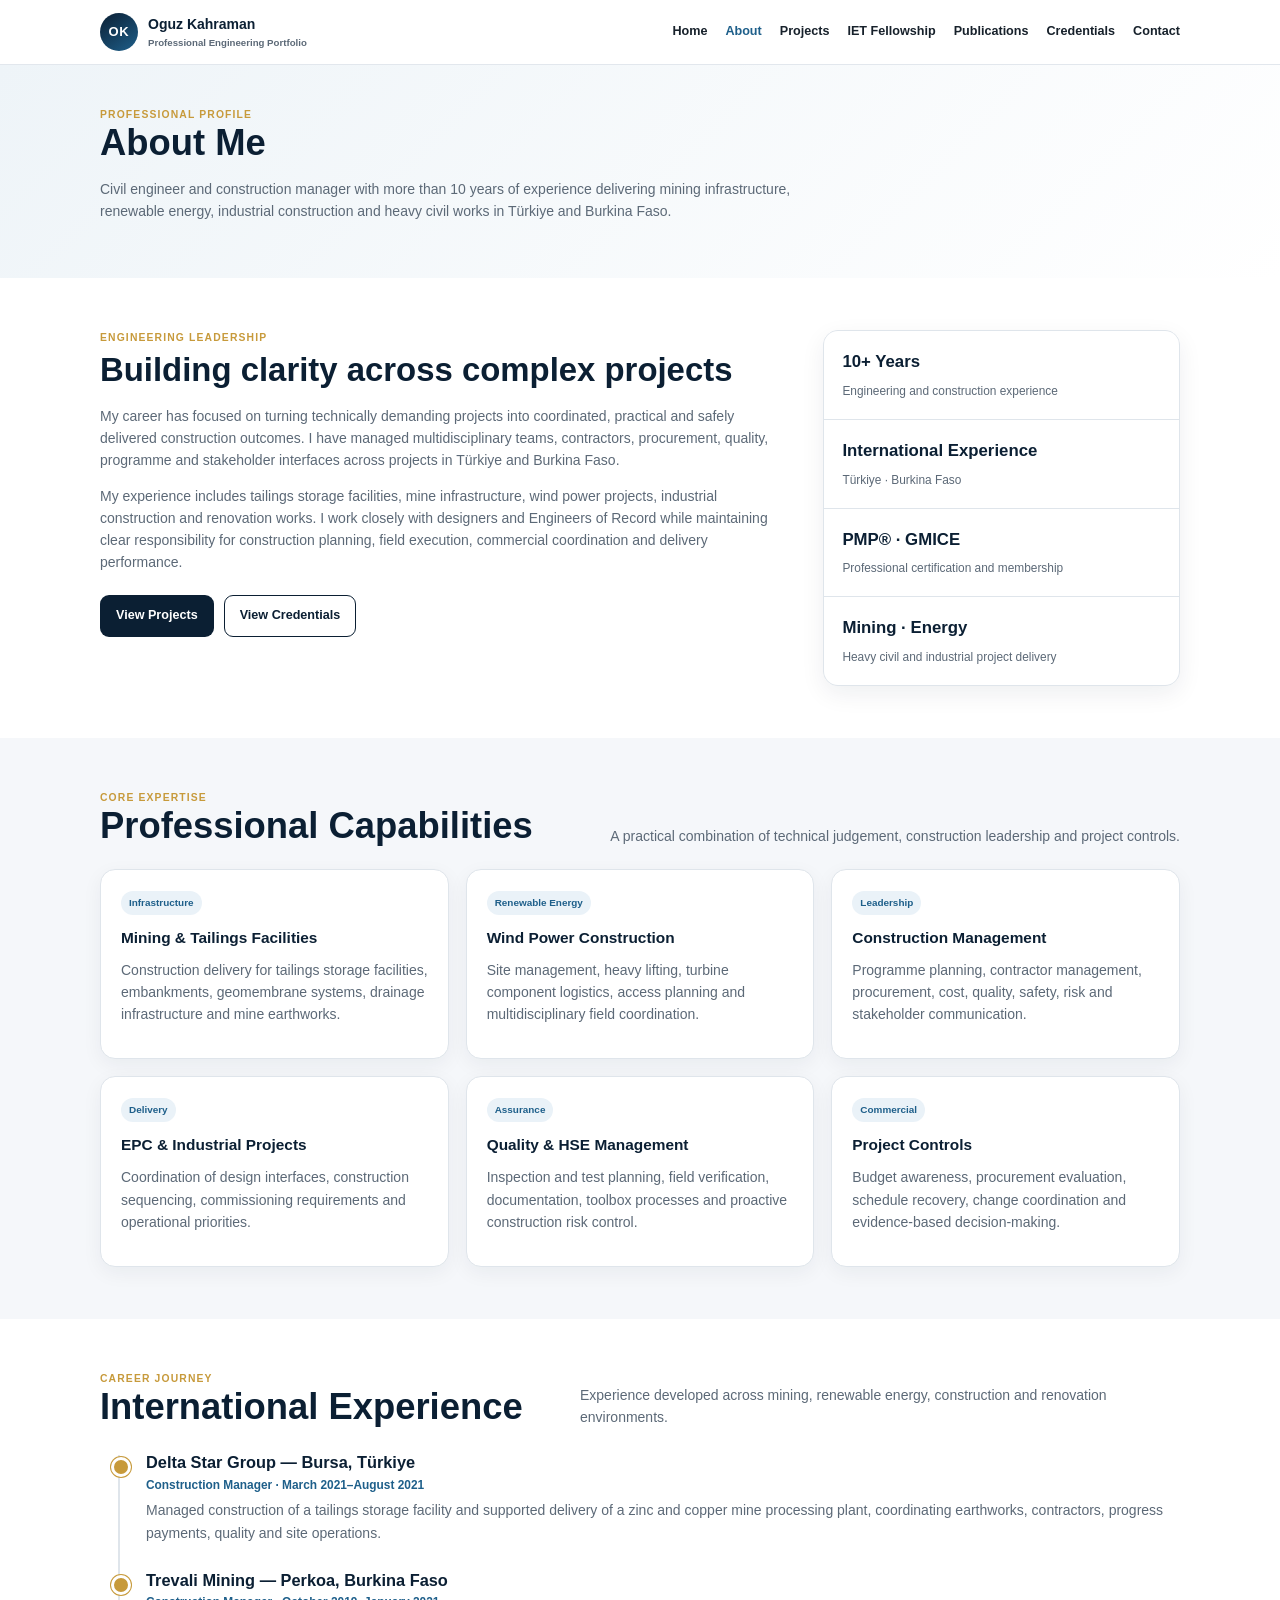
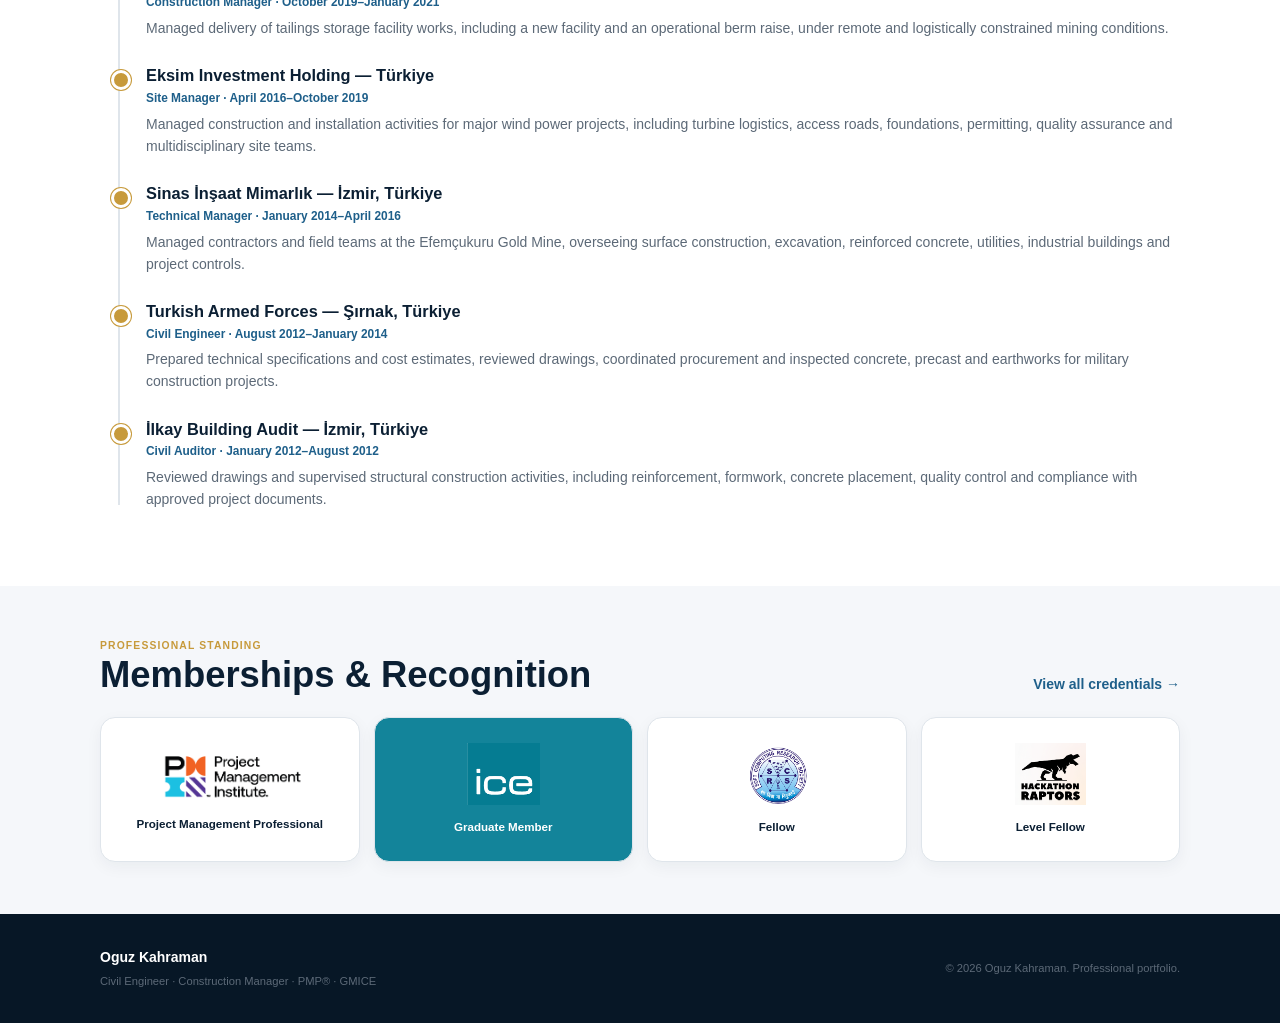
==== commit 522dad59: "Update about.html" ====
--- a/about.html
+++ b/about.html
@@ -43,9 +43,9 @@
         <div class="kicker">Professional Profile</div>
         <h1>About Me</h1>
         <p>
-          Civil engineer and construction manager with more than 15 years of
-          international experience delivering mining infrastructure, renewable
-          energy, heavy civil works and complex construction programmes.
+          Civil engineer and construction manager with more than 10 years of
+          experience delivering mining infrastructure, renewable energy,
+          industrial construction and heavy civil works in Türkiye and Burkina Faso.
         </p>
       </div>
     </section>
@@ -62,7 +62,7 @@
             coordinated, practical and safely delivered construction outcomes.
             I have managed multidisciplinary teams, contractors, procurement,
             quality, programme and stakeholder interfaces across projects in
-            Türkiye, Burkina Faso and the United States.
+            Türkiye and Burkina Faso.
           </p>
 
           <p>
@@ -81,13 +81,13 @@
 
         <aside class="about-summary-card">
           <div class="about-summary-item">
-            <strong>15+ Years</strong>
+            <strong>10+ Years</strong>
             <span>Engineering and construction experience</span>
           </div>
 
           <div class="about-summary-item">
-            <strong>3 Countries</strong>
-            <span>Türkiye · Burkina Faso · United States</span>
+            <strong>International Experience</strong>
+            <span>Türkiye · Burkina Faso</span>
           </div>
 
           <div class="about-summary-item">
@@ -194,56 +194,62 @@
         <div class="timeline">
 
           <article class="timeline-item">
-            <h3>United States</h3>
-            <div class="meta">Professional development and career expansion</div>
-            <p>
-              Continued professional development in project management,
-              engineering institutions, asset management and U.S. construction practice.
-            </p>
-          </article>
-
-          <article class="timeline-item">
-            <h3>Bent Teknik — İzmir, Türkiye</h3>
-            <div class="meta">Construction and engineering projects</div>
-            <p>
-              Managed and supported construction activities following the
-              completion of major regional infrastructure assignments.
-            </p>
-          </article>
-
-          <article class="timeline-item">
-            <h3>Bursa, Türkiye</h3>
-            <div class="meta">Construction project delivery</div>
-            <p>
-              Worked on construction projects involving site coordination,
-              contractor management and day-to-day delivery responsibilities.
-            </p>
-          </article>
-
-          <article class="timeline-item">
-            <h3>Perkoa Zinc Mine — Burkina Faso</h3>
-            <div class="meta">Construction Manager</div>
-            <p>
-              Led multidisciplinary construction delivery for critical mine
-              infrastructure, including tailings storage facility expansion works.
-            </p>
-          </article>
-
-          <article class="timeline-item">
-            <h3>Ovacık Wind Power Plant — Türkiye</h3>
-            <div class="meta">Site Manager</div>
-            <p>
-              Coordinated construction and complex transport operations for
-              seven wind turbines, including 65.5-metre blade movements.
-            </p>
-          </article>
-
-          <article class="timeline-item">
-            <h3>Early Career — Türkiye</h3>
-            <div class="meta">Civil engineering and renovation works</div>
-            <p>
-              Developed practical field experience through civil works,
-              university facility renovations and full residential refurbishment.
+            <h3>Delta Star Group — Bursa, Türkiye</h3>
+            <div class="meta">Construction Manager · March 2021–August 2021</div>
+            <p>
+              Managed construction of a tailings storage facility and supported
+              delivery of a zinc and copper mine processing plant, coordinating
+              earthworks, contractors, progress payments, quality and site operations.
+            </p>
+          </article>
+
+          <article class="timeline-item">
+            <h3>Trevali Mining — Perkoa, Burkina Faso</h3>
+            <div class="meta">Construction Manager · October 2019–January 2021</div>
+            <p>
+              Managed delivery of tailings storage facility works, including a new
+              facility and an operational berm raise, under remote and logistically
+              constrained mining conditions.
+            </p>
+          </article>
+
+          <article class="timeline-item">
+            <h3>Eksim Investment Holding — Türkiye</h3>
+            <div class="meta">Site Manager · April 2016–October 2019</div>
+            <p>
+              Managed construction and installation activities for major wind power
+              projects, including turbine logistics, access roads, foundations,
+              permitting, quality assurance and multidisciplinary site teams.
+            </p>
+          </article>
+
+          <article class="timeline-item">
+            <h3>Sinas İnşaat Mimarlık — İzmir, Türkiye</h3>
+            <div class="meta">Technical Manager · January 2014–April 2016</div>
+            <p>
+              Managed contractors and field teams at the Efemçukuru Gold Mine,
+              overseeing surface construction, excavation, reinforced concrete,
+              utilities, industrial buildings and project controls.
+            </p>
+          </article>
+
+          <article class="timeline-item">
+            <h3>Turkish Armed Forces — Şırnak, Türkiye</h3>
+            <div class="meta">Civil Engineer · August 2012–January 2014</div>
+            <p>
+              Prepared technical specifications and cost estimates, reviewed drawings,
+              coordinated procurement and inspected concrete, precast and earthworks
+              for military construction projects.
+            </p>
+          </article>
+
+          <article class="timeline-item">
+            <h3>İlkay Building Audit — İzmir, Türkiye</h3>
+            <div class="meta">Civil Auditor · January 2012–August 2012</div>
+            <p>
+              Reviewed drawings and supervised structural construction activities,
+              including reinforcement, formwork, concrete placement, quality control
+              and compliance with approved project documents.
             </p>
           </article>
 
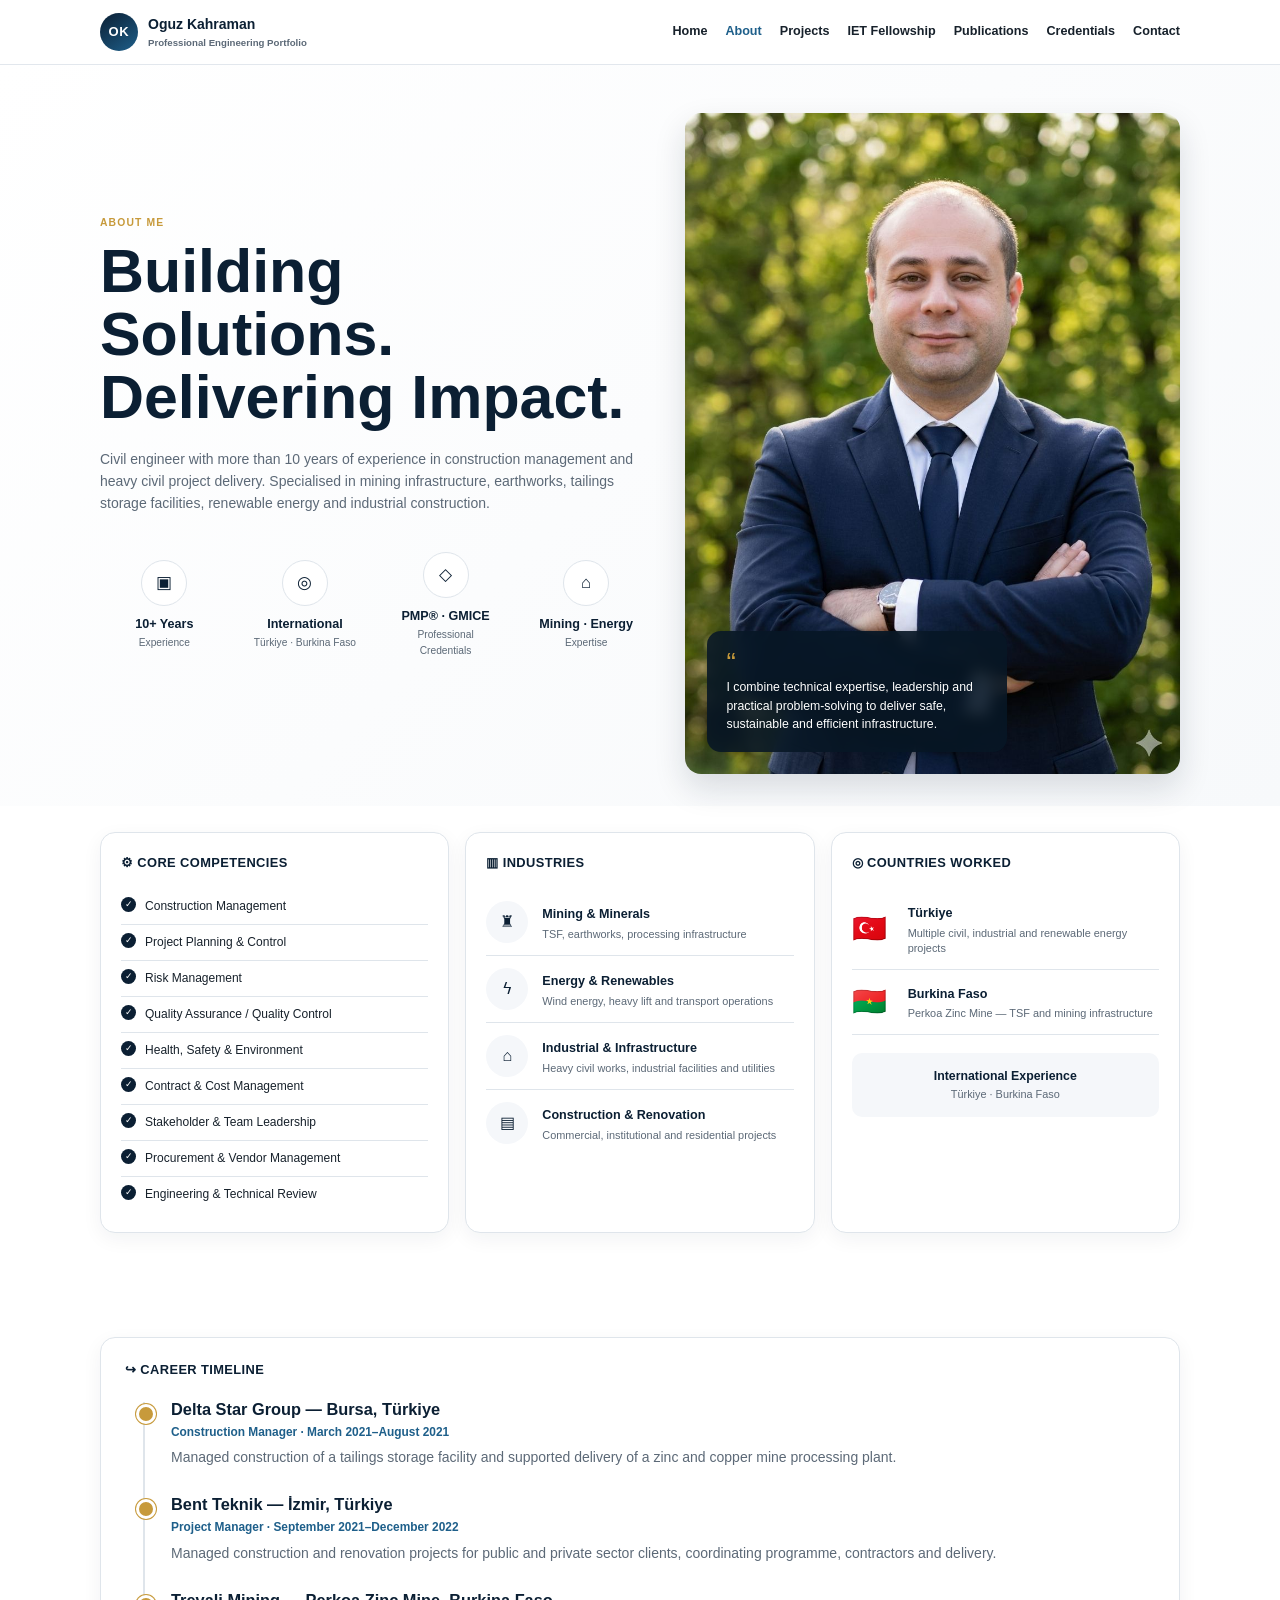
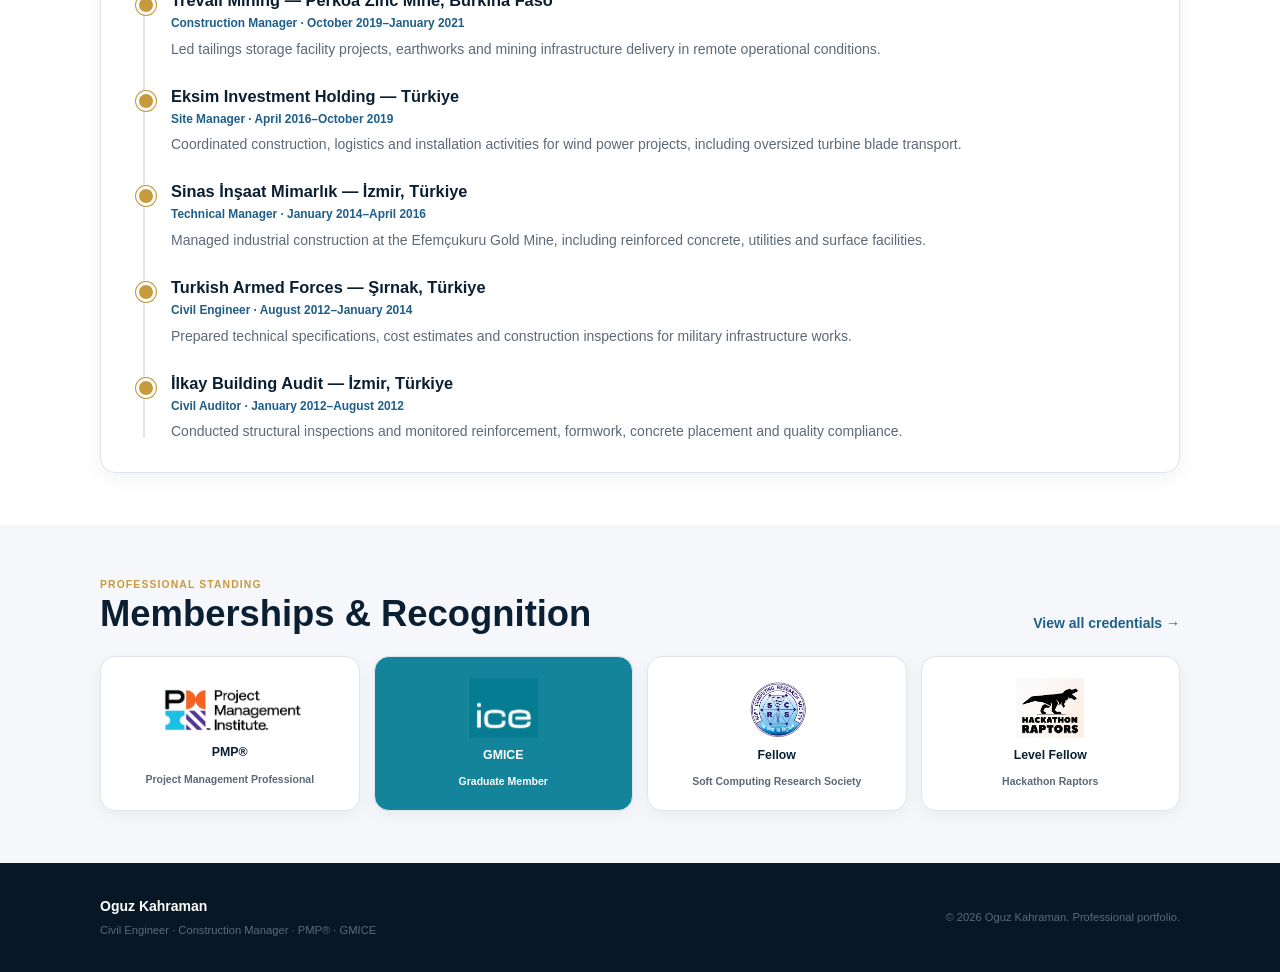
==== commit 3ebe19fd: "update for about me" ====
--- a/about.html
+++ b/about.html
@@ -38,141 +38,139 @@
 
   <main id="main">
 
-    <section class="page-hero">
-      <div class="container">
-        <div class="kicker">Professional Profile</div>
-        <h1>About Me</h1>
-        <p>
-          Civil engineer and construction manager with more than 10 years of
-          experience delivering mining infrastructure, renewable energy,
-          industrial construction and heavy civil works in Türkiye and Burkina Faso.
-        </p>
+    <section class="about-premium-hero">
+      <div class="container about-premium-grid">
+
+        <div class="about-premium-copy">
+          <div class="kicker">About Me</div>
+          <h1>Building Solutions.<br>Delivering Impact.</h1>
+
+          <p>
+            Civil engineer with more than 10 years of experience in construction
+            management and heavy civil project delivery. Specialised in mining
+            infrastructure, earthworks, tailings storage facilities, renewable
+            energy and industrial construction.
+          </p>
+
+          <div class="about-premium-stats">
+            <div class="premium-stat">
+              <span>▣</span>
+              <strong>10+ Years</strong>
+              <small>Experience</small>
+            </div>
+
+            <div class="premium-stat">
+              <span>◎</span>
+              <strong>International</strong>
+              <small>Türkiye · Burkina Faso</small>
+            </div>
+
+            <div class="premium-stat">
+              <span>◇</span>
+              <strong>PMP® · GMICE</strong>
+              <small>Professional Credentials</small>
+            </div>
+
+            <div class="premium-stat">
+              <span>⌂</span>
+              <strong>Mining · Energy</strong>
+              <small>Expertise</small>
+            </div>
+          </div>
+        </div>
+
+        <div class="about-premium-photo-card">
+          <img src="images/oguz-kahraman.jpg" alt="Oguz Kahraman" class="about-premium-photo">
+          <div class="about-premium-quote">
+            <span>“</span>
+            <p>
+              I combine technical expertise, leadership and practical
+              problem-solving to deliver safe, sustainable and efficient infrastructure.
+            </p>
+          </div>
+        </div>
+
       </div>
     </section>
 
-    <section class="section">
-      <div class="container about-intro-grid">
-
-        <div>
-          <div class="kicker">Engineering Leadership</div>
-          <h2 class="about-heading">Building clarity across complex projects</h2>
-
-          <p>
-            My career has focused on turning technically demanding projects into
-            coordinated, practical and safely delivered construction outcomes.
-            I have managed multidisciplinary teams, contractors, procurement,
-            quality, programme and stakeholder interfaces across projects in
-            Türkiye and Burkina Faso.
-          </p>
-
-          <p>
-            My experience includes tailings storage facilities, mine infrastructure,
-            wind power projects, industrial construction and renovation works.
-            I work closely with designers and Engineers of Record while maintaining
-            clear responsibility for construction planning, field execution,
-            commercial coordination and delivery performance.
-          </p>
-
-          <div class="about-actions">
-            <a class="btn btn-dark" href="projects.html">View Projects</a>
-            <a class="btn btn-outline" href="credentials.html">View Credentials</a>
-          </div>
-        </div>
-
-        <aside class="about-summary-card">
-          <div class="about-summary-item">
-            <strong>10+ Years</strong>
-            <span>Engineering and construction experience</span>
-          </div>
-
-          <div class="about-summary-item">
+    <section class="section about-dashboard-section">
+      <div class="container about-dashboard-grid">
+
+        <article class="about-dashboard-card">
+          <div class="about-dashboard-title">⚙ Core Competencies</div>
+          <ul class="about-check-list">
+            <li>Construction Management</li>
+            <li>Project Planning & Control</li>
+            <li>Risk Management</li>
+            <li>Quality Assurance / Quality Control</li>
+            <li>Health, Safety & Environment</li>
+            <li>Contract & Cost Management</li>
+            <li>Stakeholder & Team Leadership</li>
+            <li>Procurement & Vendor Management</li>
+            <li>Engineering & Technical Review</li>
+          </ul>
+        </article>
+
+        <article class="about-dashboard-card">
+          <div class="about-dashboard-title">▥ Industries</div>
+
+          <div class="industry-row">
+            <span class="industry-icon">♜</span>
+            <div>
+              <strong>Mining & Minerals</strong>
+              <p>TSF, earthworks, processing infrastructure</p>
+            </div>
+          </div>
+
+          <div class="industry-row">
+            <span class="industry-icon">ϟ</span>
+            <div>
+              <strong>Energy & Renewables</strong>
+              <p>Wind energy, heavy lift and transport operations</p>
+            </div>
+          </div>
+
+          <div class="industry-row">
+            <span class="industry-icon">⌂</span>
+            <div>
+              <strong>Industrial & Infrastructure</strong>
+              <p>Heavy civil works, industrial facilities and utilities</p>
+            </div>
+          </div>
+
+          <div class="industry-row">
+            <span class="industry-icon">▤</span>
+            <div>
+              <strong>Construction & Renovation</strong>
+              <p>Commercial, institutional and residential projects</p>
+            </div>
+          </div>
+        </article>
+
+        <article class="about-dashboard-card">
+          <div class="about-dashboard-title">◎ Countries Worked</div>
+
+          <div class="country-row">
+            <div class="country-flag">🇹🇷</div>
+            <div>
+              <strong>Türkiye</strong>
+              <p>Multiple civil, industrial and renewable energy projects</p>
+            </div>
+          </div>
+
+          <div class="country-row">
+            <div class="country-flag">🇧🇫</div>
+            <div>
+              <strong>Burkina Faso</strong>
+              <p>Perkoa Zinc Mine — TSF and mining infrastructure</p>
+            </div>
+          </div>
+
+          <div class="country-summary">
             <strong>International Experience</strong>
             <span>Türkiye · Burkina Faso</span>
           </div>
-
-          <div class="about-summary-item">
-            <strong>PMP® · GMICE</strong>
-            <span>Professional certification and membership</span>
-          </div>
-
-          <div class="about-summary-item">
-            <strong>Mining · Energy</strong>
-            <span>Heavy civil and industrial project delivery</span>
-          </div>
-        </aside>
-
-      </div>
-    </section>
-
-    <section class="section alt">
-      <div class="container">
-
-        <div class="section-head">
-          <div>
-            <div class="kicker">Core Expertise</div>
-            <h2>Professional Capabilities</h2>
-          </div>
-          <p>
-            A practical combination of technical judgement, construction
-            leadership and project controls.
-          </p>
-        </div>
-
-        <div class="grid-3">
-          <article class="card">
-            <span class="card-tag">Infrastructure</span>
-            <h3>Mining & Tailings Facilities</h3>
-            <p>
-              Construction delivery for tailings storage facilities, embankments,
-              geomembrane systems, drainage infrastructure and mine earthworks.
-            </p>
-          </article>
-
-          <article class="card">
-            <span class="card-tag">Renewable Energy</span>
-            <h3>Wind Power Construction</h3>
-            <p>
-              Site management, heavy lifting, turbine component logistics,
-              access planning and multidisciplinary field coordination.
-            </p>
-          </article>
-
-          <article class="card">
-            <span class="card-tag">Leadership</span>
-            <h3>Construction Management</h3>
-            <p>
-              Programme planning, contractor management, procurement, cost,
-              quality, safety, risk and stakeholder communication.
-            </p>
-          </article>
-
-          <article class="card">
-            <span class="card-tag">Delivery</span>
-            <h3>EPC & Industrial Projects</h3>
-            <p>
-              Coordination of design interfaces, construction sequencing,
-              commissioning requirements and operational priorities.
-            </p>
-          </article>
-
-          <article class="card">
-            <span class="card-tag">Assurance</span>
-            <h3>Quality & HSE Management</h3>
-            <p>
-              Inspection and test planning, field verification, documentation,
-              toolbox processes and proactive construction risk control.
-            </p>
-          </article>
-
-          <article class="card">
-            <span class="card-tag">Commercial</span>
-            <h3>Project Controls</h3>
-            <p>
-              Budget awareness, procurement evaluation, schedule recovery,
-              change coordination and evidence-based decision-making.
-            </p>
-          </article>
-        </div>
+        </article>
 
       </div>
     </section>
@@ -180,79 +178,75 @@
     <section class="section">
       <div class="container">
 
-        <div class="section-head">
-          <div>
-            <div class="kicker">Career Journey</div>
-            <h2>International Experience</h2>
-          </div>
-          <p>
-            Experience developed across mining, renewable energy, construction
-            and renovation environments.
-          </p>
-        </div>
-
-        <div class="timeline">
-
-          <article class="timeline-item">
-            <h3>Delta Star Group — Bursa, Türkiye</h3>
-            <div class="meta">Construction Manager · March 2021–August 2021</div>
-            <p>
-              Managed construction of a tailings storage facility and supported
-              delivery of a zinc and copper mine processing plant, coordinating
-              earthworks, contractors, progress payments, quality and site operations.
-            </p>
-          </article>
-
-          <article class="timeline-item">
-            <h3>Trevali Mining — Perkoa, Burkina Faso</h3>
-            <div class="meta">Construction Manager · October 2019–January 2021</div>
-            <p>
-              Managed delivery of tailings storage facility works, including a new
-              facility and an operational berm raise, under remote and logistically
-              constrained mining conditions.
-            </p>
-          </article>
-
-          <article class="timeline-item">
-            <h3>Eksim Investment Holding — Türkiye</h3>
-            <div class="meta">Site Manager · April 2016–October 2019</div>
-            <p>
-              Managed construction and installation activities for major wind power
-              projects, including turbine logistics, access roads, foundations,
-              permitting, quality assurance and multidisciplinary site teams.
-            </p>
-          </article>
-
-          <article class="timeline-item">
-            <h3>Sinas İnşaat Mimarlık — İzmir, Türkiye</h3>
-            <div class="meta">Technical Manager · January 2014–April 2016</div>
-            <p>
-              Managed contractors and field teams at the Efemçukuru Gold Mine,
-              overseeing surface construction, excavation, reinforced concrete,
-              utilities, industrial buildings and project controls.
-            </p>
-          </article>
-
-          <article class="timeline-item">
-            <h3>Turkish Armed Forces — Şırnak, Türkiye</h3>
-            <div class="meta">Civil Engineer · August 2012–January 2014</div>
-            <p>
-              Prepared technical specifications and cost estimates, reviewed drawings,
-              coordinated procurement and inspected concrete, precast and earthworks
-              for military construction projects.
-            </p>
-          </article>
-
-          <article class="timeline-item">
-            <h3>İlkay Building Audit — İzmir, Türkiye</h3>
-            <div class="meta">Civil Auditor · January 2012–August 2012</div>
-            <p>
-              Reviewed drawings and supervised structural construction activities,
-              including reinforcement, formwork, concrete placement, quality control
-              and compliance with approved project documents.
-            </p>
-          </article>
-
+        <div class="about-career-card">
+          <div class="about-dashboard-title">↪ Career Timeline</div>
+
+          <div class="timeline premium-timeline">
+
+            <article class="timeline-item">
+              <h3>Delta Star Group — Bursa, Türkiye</h3>
+              <div class="meta">Construction Manager · March 2021–August 2021</div>
+              <p>
+                Managed construction of a tailings storage facility and supported
+                delivery of a zinc and copper mine processing plant.
+              </p>
+            </article>
+
+            <article class="timeline-item">
+              <h3>Bent Teknik — İzmir, Türkiye</h3>
+              <div class="meta">Project Manager · September 2021–December 2022</div>
+              <p>
+                Managed construction and renovation projects for public and private
+                sector clients, coordinating programme, contractors and delivery.
+              </p>
+            </article>
+
+            <article class="timeline-item">
+              <h3>Trevali Mining — Perkoa Zinc Mine, Burkina Faso</h3>
+              <div class="meta">Construction Manager · October 2019–January 2021</div>
+              <p>
+                Led tailings storage facility projects, earthworks and mining
+                infrastructure delivery in remote operational conditions.
+              </p>
+            </article>
+
+            <article class="timeline-item">
+              <h3>Eksim Investment Holding — Türkiye</h3>
+              <div class="meta">Site Manager · April 2016–October 2019</div>
+              <p>
+                Coordinated construction, logistics and installation activities for
+                wind power projects, including oversized turbine blade transport.
+              </p>
+            </article>
+
+            <article class="timeline-item">
+              <h3>Sinas İnşaat Mimarlık — İzmir, Türkiye</h3>
+              <div class="meta">Technical Manager · January 2014–April 2016</div>
+              <p>
+                Managed industrial construction at the Efemçukuru Gold Mine,
+                including reinforced concrete, utilities and surface facilities.
+              </p>
+            </article>
+
+            <article class="timeline-item">
+              <h3>Turkish Armed Forces — Şırnak, Türkiye</h3>
+              <div class="meta">Civil Engineer · August 2012–January 2014</div>
+              <p>
+                Prepared technical specifications, cost estimates and construction
+                inspections for military infrastructure works.
+              </p>
+            </article>
+
+            <article class="timeline-item">
+              <h3>İlkay Building Audit — İzmir, Türkiye</h3>
+              <div class="meta">Civil Auditor · January 2012–August 2012</div>
+              <p>
+                Conducted structural inspections and monitored reinforcement,
+                formwork, concrete placement and quality compliance.
+              </p>
+            </article>
+
+          </div>
         </div>
 
       </div>
@@ -273,22 +267,26 @@
 
           <div class="about-logo-item">
             <img src="images/logos/pmi.png" alt="Project Management Institute logo">
+            <strong>PMP®</strong>
             <span>Project Management Professional</span>
           </div>
 
           <div class="about-logo-item about-logo-item-ice">
             <img src="images/logos/ice.png" alt="Institution of Civil Engineers logo">
+            <strong>GMICE</strong>
             <span>Graduate Member</span>
           </div>
 
           <div class="about-logo-item">
             <img src="images/logos/scrs.png" alt="Soft Computing Research Society logo">
-            <span>Fellow</span>
+            <strong>Fellow</strong>
+            <span>Soft Computing Research Society</span>
           </div>
 
           <div class="about-logo-item">
             <img src="images/logos/raptors.png" alt="Hackathon Raptors logo">
-            <span>Level Fellow</span>
+            <strong>Level Fellow</strong>
+            <span>Hackathon Raptors</span>
           </div>
 
         </div>
--- a/css/style.css
+++ b/css/style.css
@@ -335,3 +335,327 @@
     grid-template-columns:1fr;
   }
 }
+
+/* ===== Premium About Page ===== */
+
+.about-premium-hero{
+  padding:48px 0 32px;
+  background:linear-gradient(135deg,#ffffff,#f7f9fb);
+}
+
+.about-premium-grid{
+  display:grid;
+  grid-template-columns:minmax(0,1fr) minmax(340px,.9fr);
+  gap:34px;
+  align-items:center;
+}
+
+.about-premium-copy h1{
+  margin:8px 0 18px;
+  color:var(--navy);
+  font-size:clamp(2.55rem,5vw,4.35rem);
+  line-height:1.04;
+}
+
+.about-premium-copy > p{
+  max-width:650px;
+  color:var(--muted);
+  font-size:1rem;
+}
+
+.about-premium-stats{
+  display:grid;
+  grid-template-columns:repeat(4,minmax(0,1fr));
+  gap:12px;
+  margin-top:26px;
+}
+
+.premium-stat{
+  display:flex;
+  min-height:112px;
+  flex-direction:column;
+  align-items:center;
+  justify-content:center;
+  padding:12px;
+  text-align:center;
+}
+
+.premium-stat > span{
+  display:grid;
+  width:46px;
+  height:46px;
+  place-items:center;
+  margin-bottom:9px;
+  border:1px solid var(--line);
+  border-radius:50%;
+  color:var(--navy);
+  font-size:1.2rem;
+  background:#fff;
+}
+
+.premium-stat strong{
+  color:var(--navy);
+  font-size:.9rem;
+}
+
+.premium-stat small{
+  color:var(--muted);
+  font-size:.73rem;
+}
+
+.about-premium-photo-card{
+  position:relative;
+  overflow:hidden;
+  min-height:365px;
+  border-radius:16px;
+  box-shadow:0 14px 32px rgba(11,31,51,.14);
+}
+
+.about-premium-photo{
+  width:100%;
+  height:100%;
+  min-height:365px;
+  object-fit:cover;
+}
+
+.about-premium-quote{
+  position:absolute;
+  left:22px;
+  bottom:22px;
+  max-width:300px;
+  padding:18px 20px;
+  border-radius:14px;
+  color:#fff;
+  background:rgba(7,23,38,.88);
+  backdrop-filter:blur(7px);
+}
+
+.about-premium-quote span{
+  color:var(--gold);
+  font-size:2rem;
+  line-height:1;
+}
+
+.about-premium-quote p{
+  margin:0;
+  font-size:.88rem;
+  line-height:1.5;
+}
+
+.about-dashboard-section{
+  padding-top:26px;
+}
+
+.about-dashboard-grid{
+  display:grid;
+  grid-template-columns:repeat(3,minmax(0,1fr));
+  gap:16px;
+}
+
+.about-dashboard-card,
+.about-career-card{
+  padding:20px;
+  border:1px solid var(--line);
+  border-radius:var(--radius);
+  background:#fff;
+  box-shadow:0 6px 20px rgba(11,31,51,.055);
+}
+
+.about-dashboard-title{
+  margin-bottom:16px;
+  color:var(--navy);
+  font-size:.92rem;
+  font-weight:850;
+  letter-spacing:.03em;
+  text-transform:uppercase;
+}
+
+.about-check-list{
+  display:grid;
+  gap:0;
+  margin:0;
+  padding:0;
+  list-style:none;
+}
+
+.about-check-list li{
+  position:relative;
+  padding:8px 0 8px 24px;
+  border-bottom:1px solid var(--line);
+  color:var(--ink);
+  font-size:.86rem;
+}
+
+.about-check-list li:last-child{
+  border-bottom:0;
+}
+
+.about-check-list li::before{
+  content:"✓";
+  position:absolute;
+  left:0;
+  top:8px;
+  display:grid;
+  width:15px;
+  height:15px;
+  place-items:center;
+  border-radius:50%;
+  color:#fff;
+  background:var(--navy);
+  font-size:.62rem;
+}
+
+.industry-row,
+.country-row{
+  display:grid;
+  grid-template-columns:44px 1fr;
+  gap:12px;
+  align-items:center;
+  padding:12px 0;
+  border-bottom:1px solid var(--line);
+}
+
+.industry-row:last-child,
+.country-row:last-of-type{
+  border-bottom:0;
+}
+
+.industry-icon{
+  display:grid;
+  width:42px;
+  height:42px;
+  place-items:center;
+  border-radius:50%;
+  color:var(--navy);
+  background:var(--paper);
+  font-size:1.15rem;
+}
+
+.industry-row strong,
+.country-row strong{
+  color:var(--navy);
+  font-size:.9rem;
+}
+
+.industry-row p,
+.country-row p{
+  margin:2px 0 0;
+  color:var(--muted);
+  font-size:.78rem;
+  line-height:1.4;
+}
+
+.country-flag{
+  font-size:2rem;
+  line-height:1;
+}
+
+.country-summary{
+  display:flex;
+  flex-direction:column;
+  align-items:center;
+  margin-top:18px;
+  padding:14px;
+  border-radius:10px;
+  background:var(--paper);
+  text-align:center;
+}
+
+.country-summary strong{
+  color:var(--navy);
+  font-size:.88rem;
+}
+
+.country-summary span{
+  color:var(--muted);
+  font-size:.78rem;
+}
+
+.about-career-card{
+  padding:22px 24px 6px;
+}
+
+.premium-timeline{
+  margin-top:4px;
+}
+
+.about-logo-grid{
+  display:grid;
+  grid-template-columns:repeat(4,minmax(0,1fr));
+  gap:14px;
+}
+
+.about-logo-item{
+  display:flex;
+  min-height:155px;
+  flex-direction:column;
+  align-items:center;
+  justify-content:center;
+  gap:8px;
+  padding:18px;
+  border:1px solid var(--line);
+  border-radius:var(--radius);
+  background:#fff;
+  text-align:center;
+  box-shadow:0 5px 16px rgba(11,31,51,.05);
+}
+
+.about-logo-item img{
+  width:auto;
+  max-width:150px;
+  max-height:60px;
+  object-fit:contain;
+}
+
+.about-logo-item strong{
+  color:var(--navy);
+  font-size:.88rem;
+}
+
+.about-logo-item span{
+  color:var(--muted);
+  font-size:.75rem;
+}
+
+.about-logo-item-ice{
+  background:#13849a;
+}
+
+.about-logo-item-ice strong,
+.about-logo-item-ice span{
+  color:#fff;
+}
+
+@media (max-width:950px){
+  .about-premium-grid{
+    grid-template-columns:1fr;
+  }
+
+  .about-dashboard-grid{
+    grid-template-columns:1fr;
+  }
+
+  .about-premium-stats,
+  .about-logo-grid{
+    grid-template-columns:repeat(2,minmax(0,1fr));
+  }
+}
+
+@media (max-width:560px){
+  .about-premium-stats,
+  .about-logo-grid{
+    grid-template-columns:1fr;
+  }
+
+  .about-premium-photo-card,
+  .about-premium-photo{
+    min-height:300px;
+  }
+
+  .about-premium-quote{
+    right:16px;
+    left:16px;
+    bottom:16px;
+    max-width:none;
+  }
+}
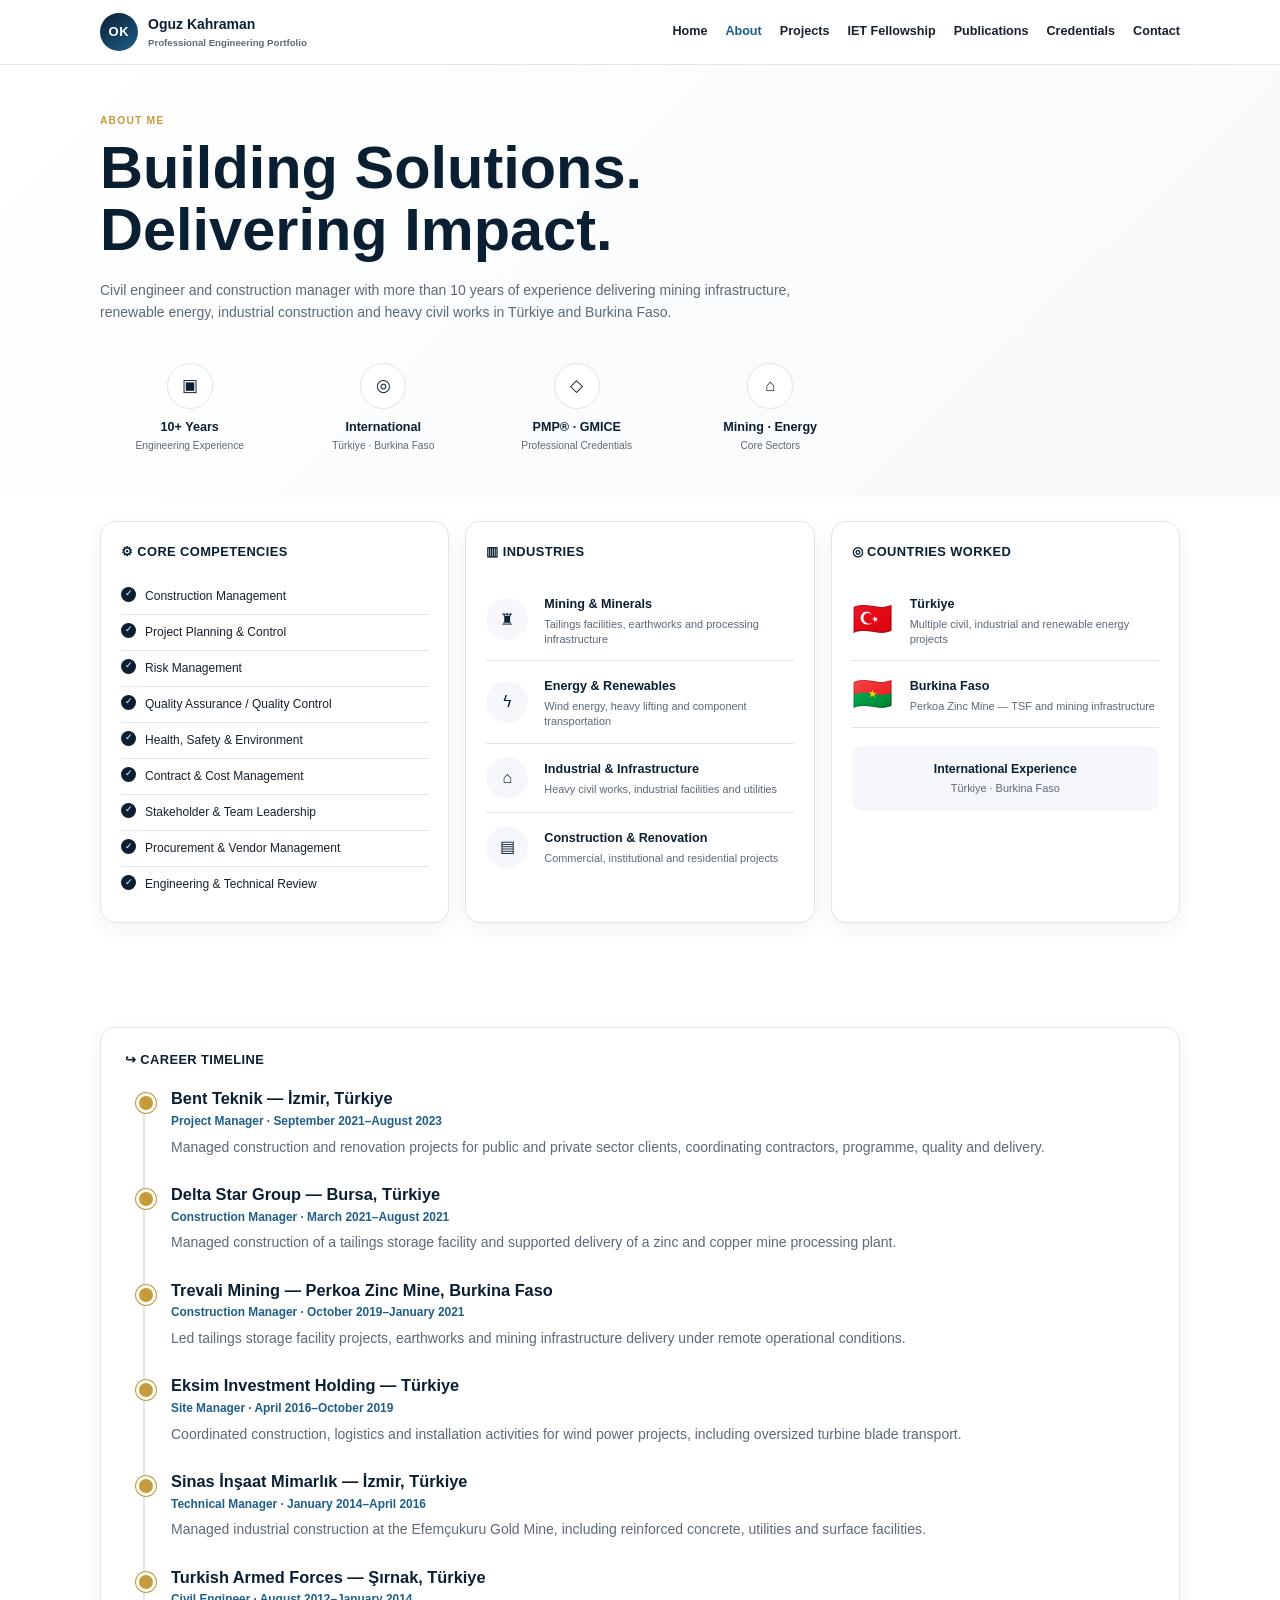
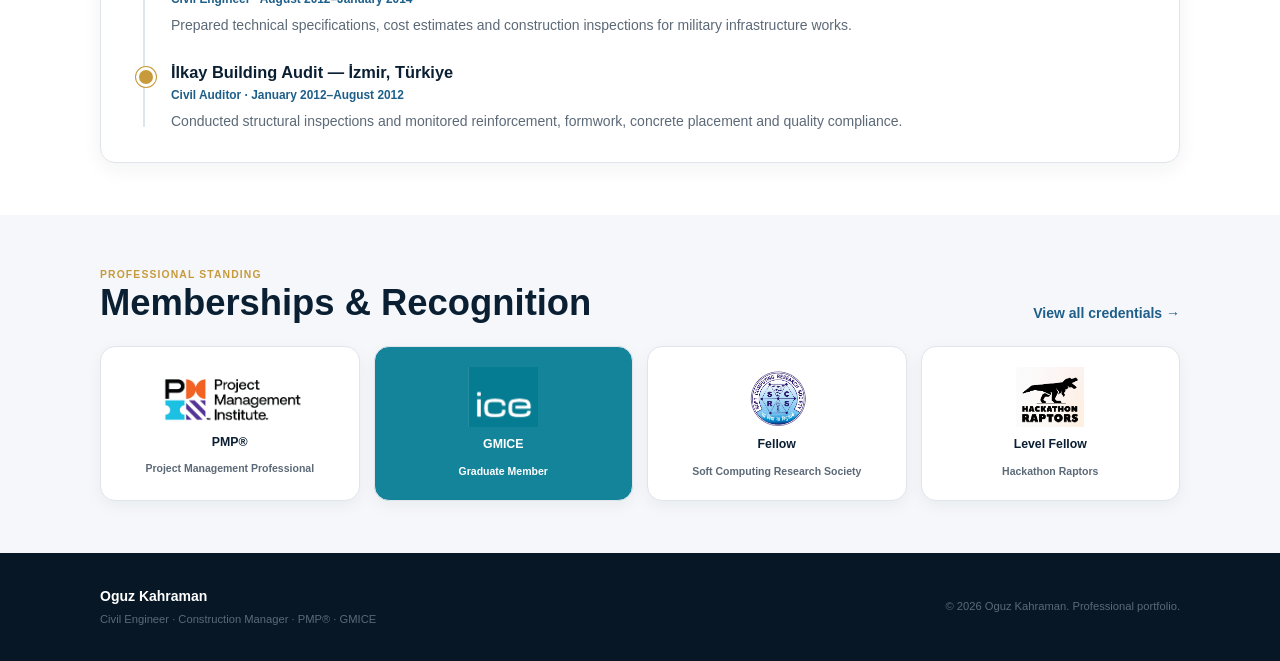
==== commit 5420e4e1: "last update for about me" ====
--- a/about.html
+++ b/about.html
@@ -38,66 +38,56 @@
 
   <main id="main">
 
-    <section class="about-premium-hero">
-      <div class="container about-premium-grid">
-
-        <div class="about-premium-copy">
+    <section class="about-profile">
+      <div class="container">
+        <div class="about-profile-copy">
           <div class="kicker">About Me</div>
+
           <h1>Building Solutions.<br>Delivering Impact.</h1>
 
           <p>
-            Civil engineer with more than 10 years of experience in construction
-            management and heavy civil project delivery. Specialised in mining
-            infrastructure, earthworks, tailings storage facilities, renewable
-            energy and industrial construction.
+            Civil engineer and construction manager with more than 10 years of
+            experience delivering mining infrastructure, renewable energy,
+            industrial construction and heavy civil works in Türkiye and Burkina Faso.
           </p>
 
-          <div class="about-premium-stats">
-            <div class="premium-stat">
-              <span>▣</span>
+          <div class="about-stat-row">
+
+            <div class="about-stat-item">
+              <span class="about-stat-icon">▣</span>
               <strong>10+ Years</strong>
-              <small>Experience</small>
-            </div>
-
-            <div class="premium-stat">
-              <span>◎</span>
+              <small>Engineering Experience</small>
+            </div>
+
+            <div class="about-stat-item">
+              <span class="about-stat-icon">◎</span>
               <strong>International</strong>
               <small>Türkiye · Burkina Faso</small>
             </div>
 
-            <div class="premium-stat">
-              <span>◇</span>
+            <div class="about-stat-item">
+              <span class="about-stat-icon">◇</span>
               <strong>PMP® · GMICE</strong>
               <small>Professional Credentials</small>
             </div>
 
-            <div class="premium-stat">
-              <span>⌂</span>
+            <div class="about-stat-item">
+              <span class="about-stat-icon">⌂</span>
               <strong>Mining · Energy</strong>
-              <small>Expertise</small>
-            </div>
+              <small>Core Sectors</small>
+            </div>
+
           </div>
         </div>
-
-        <div class="about-premium-photo-card">
-          <img src="images/oguz-kahraman.jpg" alt="Oguz Kahraman" class="about-premium-photo">
-          <div class="about-premium-quote">
-            <span>“</span>
-            <p>
-              I combine technical expertise, leadership and practical
-              problem-solving to deliver safe, sustainable and efficient infrastructure.
-            </p>
-          </div>
-        </div>
-
       </div>
     </section>
 
-    <section class="section about-dashboard-section">
-      <div class="container about-dashboard-grid">
-
-        <article class="about-dashboard-card">
-          <div class="about-dashboard-title">⚙ Core Competencies</div>
+    <section class="section about-overview-section">
+      <div class="container about-overview-grid">
+
+        <article class="about-panel">
+          <div class="about-panel-title">⚙ Core Competencies</div>
+
           <ul class="about-check-list">
             <li>Construction Management</li>
             <li>Project Planning & Control</li>
@@ -111,35 +101,35 @@
           </ul>
         </article>
 
-        <article class="about-dashboard-card">
-          <div class="about-dashboard-title">▥ Industries</div>
-
-          <div class="industry-row">
-            <span class="industry-icon">♜</span>
+        <article class="about-panel">
+          <div class="about-panel-title">▥ Industries</div>
+
+          <div class="about-industry-item">
+            <span class="about-round-icon">♜</span>
             <div>
               <strong>Mining & Minerals</strong>
-              <p>TSF, earthworks, processing infrastructure</p>
-            </div>
-          </div>
-
-          <div class="industry-row">
-            <span class="industry-icon">ϟ</span>
+              <p>Tailings facilities, earthworks and processing infrastructure</p>
+            </div>
+          </div>
+
+          <div class="about-industry-item">
+            <span class="about-round-icon">ϟ</span>
             <div>
               <strong>Energy & Renewables</strong>
-              <p>Wind energy, heavy lift and transport operations</p>
-            </div>
-          </div>
-
-          <div class="industry-row">
-            <span class="industry-icon">⌂</span>
+              <p>Wind energy, heavy lifting and component transportation</p>
+            </div>
+          </div>
+
+          <div class="about-industry-item">
+            <span class="about-round-icon">⌂</span>
             <div>
               <strong>Industrial & Infrastructure</strong>
               <p>Heavy civil works, industrial facilities and utilities</p>
             </div>
           </div>
 
-          <div class="industry-row">
-            <span class="industry-icon">▤</span>
+          <div class="about-industry-item">
+            <span class="about-round-icon">▤</span>
             <div>
               <strong>Construction & Renovation</strong>
               <p>Commercial, institutional and residential projects</p>
@@ -147,26 +137,26 @@
           </div>
         </article>
 
-        <article class="about-dashboard-card">
-          <div class="about-dashboard-title">◎ Countries Worked</div>
-
-          <div class="country-row">
-            <div class="country-flag">🇹🇷</div>
+        <article class="about-panel">
+          <div class="about-panel-title">◎ Countries Worked</div>
+
+          <div class="about-country-item">
+            <span class="about-flag" aria-hidden="true">🇹🇷</span>
             <div>
               <strong>Türkiye</strong>
               <p>Multiple civil, industrial and renewable energy projects</p>
             </div>
           </div>
 
-          <div class="country-row">
-            <div class="country-flag">🇧🇫</div>
+          <div class="about-country-item">
+            <span class="about-flag" aria-hidden="true">🇧🇫</span>
             <div>
               <strong>Burkina Faso</strong>
               <p>Perkoa Zinc Mine — TSF and mining infrastructure</p>
             </div>
           </div>
 
-          <div class="country-summary">
+          <div class="about-country-summary">
             <strong>International Experience</strong>
             <span>Türkiye · Burkina Faso</span>
           </div>
@@ -179,9 +169,18 @@
       <div class="container">
 
         <div class="about-career-card">
-          <div class="about-dashboard-title">↪ Career Timeline</div>
-
-          <div class="timeline premium-timeline">
+          <div class="about-panel-title">↪ Career Timeline</div>
+
+          <div class="timeline about-timeline">
+
+            <article class="timeline-item">
+              <h3>Bent Teknik — İzmir, Türkiye</h3>
+              <div class="meta">Project Manager · September 2021–August 2023</div>
+              <p>
+                Managed construction and renovation projects for public and private
+                sector clients, coordinating contractors, programme, quality and delivery.
+              </p>
+            </article>
 
             <article class="timeline-item">
               <h3>Delta Star Group — Bursa, Türkiye</h3>
@@ -193,20 +192,11 @@
             </article>
 
             <article class="timeline-item">
-              <h3>Bent Teknik — İzmir, Türkiye</h3>
-              <div class="meta">Project Manager · September 2021–December 2022</div>
-              <p>
-                Managed construction and renovation projects for public and private
-                sector clients, coordinating programme, contractors and delivery.
-              </p>
-            </article>
-
-            <article class="timeline-item">
               <h3>Trevali Mining — Perkoa Zinc Mine, Burkina Faso</h3>
               <div class="meta">Construction Manager · October 2019–January 2021</div>
               <p>
                 Led tailings storage facility projects, earthworks and mining
-                infrastructure delivery in remote operational conditions.
+                infrastructure delivery under remote operational conditions.
               </p>
             </article>
 
@@ -260,7 +250,10 @@
             <div class="kicker">Professional Standing</div>
             <h2>Memberships & Recognition</h2>
           </div>
-          <a class="text-link" href="credentials.html">View all credentials →</a>
+
+          <a class="text-link" href="credentials.html">
+            View all credentials →
+          </a>
         </div>
 
         <div class="about-logo-grid">
@@ -290,7 +283,6 @@
           </div>
 
         </div>
-
       </div>
     </section>
 
@@ -302,6 +294,7 @@
         <strong>Oguz Kahraman</strong><br>
         <span class="small">Civil Engineer · Construction Manager · PMP® · GMICE</span>
       </div>
+
       <div class="small">
         © <span id="year"></span> Oguz Kahraman. Professional portfolio.
       </div>
--- a/css/style.css
+++ b/css/style.css
@@ -659,3 +659,594 @@
     max-width:none;
   }
 }
+
+/* ===== Premium About Page ===== */
+
+.about-premium-hero{
+  padding:48px 0 32px;
+  background:linear-gradient(135deg,#ffffff,#f7f9fb);
+}
+
+.about-premium-grid{
+  display:grid;
+  grid-template-columns:minmax(0,1fr) minmax(340px,.9fr);
+  gap:34px;
+  align-items:center;
+}
+
+.about-premium-copy h1{
+  margin:8px 0 18px;
+  color:var(--navy);
+  font-size:clamp(2.55rem,5vw,4.35rem);
+  line-height:1.04;
+}
+
+.about-premium-copy > p{
+  max-width:650px;
+  color:var(--muted);
+  font-size:1rem;
+}
+
+.about-premium-stats{
+  display:grid;
+  grid-template-columns:repeat(4,minmax(0,1fr));
+  gap:12px;
+  margin-top:26px;
+}
+
+.premium-stat{
+  display:flex;
+  min-height:112px;
+  flex-direction:column;
+  align-items:center;
+  justify-content:center;
+  padding:12px;
+  text-align:center;
+}
+
+.premium-stat > span{
+  display:grid;
+  width:46px;
+  height:46px;
+  place-items:center;
+  margin-bottom:9px;
+  border:1px solid var(--line);
+  border-radius:50%;
+  color:var(--navy);
+  font-size:1.2rem;
+  background:#fff;
+}
+
+.premium-stat strong{
+  color:var(--navy);
+  font-size:.9rem;
+}
+
+.premium-stat small{
+  color:var(--muted);
+  font-size:.73rem;
+}
+
+.about-premium-photo-card{
+  position:relative;
+  overflow:hidden;
+  min-height:365px;
+  border-radius:16px;
+  box-shadow:0 14px 32px rgba(11,31,51,.14);
+}
+
+.about-premium-photo{
+  width:100%;
+  height:100%;
+  min-height:365px;
+  object-fit:cover;
+}
+
+.about-premium-quote{
+  position:absolute;
+  left:22px;
+  bottom:22px;
+  max-width:300px;
+  padding:18px 20px;
+  border-radius:14px;
+  color:#fff;
+  background:rgba(7,23,38,.88);
+  backdrop-filter:blur(7px);
+}
+
+.about-premium-quote span{
+  color:var(--gold);
+  font-size:2rem;
+  line-height:1;
+}
+
+.about-premium-quote p{
+  margin:0;
+  font-size:.88rem;
+  line-height:1.5;
+}
+
+.about-dashboard-section{
+  padding-top:26px;
+}
+
+.about-dashboard-grid{
+  display:grid;
+  grid-template-columns:repeat(3,minmax(0,1fr));
+  gap:16px;
+}
+
+.about-dashboard-card,
+.about-career-card{
+  padding:20px;
+  border:1px solid var(--line);
+  border-radius:var(--radius);
+  background:#fff;
+  box-shadow:0 6px 20px rgba(11,31,51,.055);
+}
+
+.about-dashboard-title{
+  margin-bottom:16px;
+  color:var(--navy);
+  font-size:.92rem;
+  font-weight:850;
+  letter-spacing:.03em;
+  text-transform:uppercase;
+}
+
+.about-check-list{
+  display:grid;
+  gap:0;
+  margin:0;
+  padding:0;
+  list-style:none;
+}
+
+.about-check-list li{
+  position:relative;
+  padding:8px 0 8px 24px;
+  border-bottom:1px solid var(--line);
+  color:var(--ink);
+  font-size:.86rem;
+}
+
+.about-check-list li:last-child{
+  border-bottom:0;
+}
+
+.about-check-list li::before{
+  content:"✓";
+  position:absolute;
+  left:0;
+  top:8px;
+  display:grid;
+  width:15px;
+  height:15px;
+  place-items:center;
+  border-radius:50%;
+  color:#fff;
+  background:var(--navy);
+  font-size:.62rem;
+}
+
+.industry-row,
+.country-row{
+  display:grid;
+  grid-template-columns:44px 1fr;
+  gap:12px;
+  align-items:center;
+  padding:12px 0;
+  border-bottom:1px solid var(--line);
+}
+
+.industry-row:last-child,
+.country-row:last-of-type{
+  border-bottom:0;
+}
+
+.industry-icon{
+  display:grid;
+  width:42px;
+  height:42px;
+  place-items:center;
+  border-radius:50%;
+  color:var(--navy);
+  background:var(--paper);
+  font-size:1.15rem;
+}
+
+.industry-row strong,
+.country-row strong{
+  color:var(--navy);
+  font-size:.9rem;
+}
+
+.industry-row p,
+.country-row p{
+  margin:2px 0 0;
+  color:var(--muted);
+  font-size:.78rem;
+  line-height:1.4;
+}
+
+.country-flag{
+  font-size:2rem;
+  line-height:1;
+}
+
+.country-summary{
+  display:flex;
+  flex-direction:column;
+  align-items:center;
+  margin-top:18px;
+  padding:14px;
+  border-radius:10px;
+  background:var(--paper);
+  text-align:center;
+}
+
+.country-summary strong{
+  color:var(--navy);
+  font-size:.88rem;
+}
+
+.country-summary span{
+  color:var(--muted);
+  font-size:.78rem;
+}
+
+.about-career-card{
+  padding:22px 24px 6px;
+}
+
+.premium-timeline{
+  margin-top:4px;
+}
+
+.about-logo-grid{
+  display:grid;
+  grid-template-columns:repeat(4,minmax(0,1fr));
+  gap:14px;
+}
+
+.about-logo-item{
+  display:flex;
+  min-height:155px;
+  flex-direction:column;
+  align-items:center;
+  justify-content:center;
+  gap:8px;
+  padding:18px;
+  border:1px solid var(--line);
+  border-radius:var(--radius);
+  background:#fff;
+  text-align:center;
+  box-shadow:0 5px 16px rgba(11,31,51,.05);
+}
+
+.about-logo-item img{
+  width:auto;
+  max-width:150px;
+  max-height:60px;
+  object-fit:contain;
+}
+
+.about-logo-item strong{
+  color:var(--navy);
+  font-size:.88rem;
+}
+
+.about-logo-item span{
+  color:var(--muted);
+  font-size:.75rem;
+}
+
+.about-logo-item-ice{
+  background:#13849a;
+}
+
+.about-logo-item-ice strong,
+.about-logo-item-ice span{
+  color:#fff;
+}
+
+@media (max-width:950px){
+  .about-premium-grid{
+    grid-template-columns:1fr;
+  }
+
+  .about-dashboard-grid{
+    grid-template-columns:1fr;
+  }
+
+  .about-premium-stats,
+  .about-logo-grid{
+    grid-template-columns:repeat(2,minmax(0,1fr));
+  }
+}
+
+@media (max-width:560px){
+  .about-premium-stats,
+  .about-logo-grid{
+    grid-template-columns:1fr;
+  }
+
+  .about-premium-photo-card,
+  .about-premium-photo{
+    min-height:300px;
+  }
+
+  .about-premium-quote{
+    right:16px;
+    left:16px;
+    bottom:16px;
+    max-width:none;
+  }
+}
+
+/* ===== Final About Page ===== */
+
+.about-profile{
+  padding:48px 0 30px;
+  background:linear-gradient(135deg,#ffffff,#f7f9fb);
+}
+
+.about-profile-copy{
+  max-width:760px;
+}
+
+.about-profile-copy h1{
+  margin:8px 0 18px;
+  color:var(--navy);
+  font-size:clamp(2.55rem,5vw,4.25rem);
+  line-height:1.04;
+}
+
+.about-profile-copy > p{
+  max-width:700px;
+  color:var(--muted);
+  font-size:1rem;
+}
+
+.about-stat-row{
+  display:grid;
+  grid-template-columns:repeat(4,minmax(0,1fr));
+  gap:14px;
+  margin-top:26px;
+}
+
+.about-stat-item{
+  display:flex;
+  min-height:118px;
+  flex-direction:column;
+  align-items:center;
+  justify-content:center;
+  padding:12px;
+  text-align:center;
+}
+
+.about-stat-icon{
+  display:grid;
+  width:46px;
+  height:46px;
+  place-items:center;
+  margin-bottom:9px;
+  border:1px solid var(--line);
+  border-radius:50%;
+  color:var(--navy);
+  background:#fff;
+  font-size:1.2rem;
+}
+
+.about-stat-item strong{
+  color:var(--navy);
+  font-size:.9rem;
+}
+
+.about-stat-item small{
+  color:var(--muted);
+  font-size:.73rem;
+}
+
+.about-overview-section{
+  padding-top:24px;
+}
+
+.about-overview-grid{
+  display:grid;
+  grid-template-columns:repeat(3,minmax(0,1fr));
+  gap:16px;
+}
+
+.about-panel,
+.about-career-card{
+  padding:20px;
+  border:1px solid var(--line);
+  border-radius:var(--radius);
+  background:#fff;
+  box-shadow:0 6px 20px rgba(11,31,51,.055);
+}
+
+.about-panel-title{
+  margin-bottom:16px;
+  color:var(--navy);
+  font-size:.92rem;
+  font-weight:850;
+  letter-spacing:.03em;
+  text-transform:uppercase;
+}
+
+.about-check-list{
+  display:grid;
+  gap:0;
+  margin:0;
+  padding:0;
+  list-style:none;
+}
+
+.about-check-list li{
+  position:relative;
+  padding:8px 0 8px 24px;
+  border-bottom:1px solid var(--line);
+  color:var(--ink);
+  font-size:.86rem;
+}
+
+.about-check-list li:last-child{
+  border-bottom:0;
+}
+
+.about-check-list li::before{
+  content:"✓";
+  position:absolute;
+  left:0;
+  top:8px;
+  display:grid;
+  width:15px;
+  height:15px;
+  place-items:center;
+  border-radius:50%;
+  color:#fff;
+  background:var(--navy);
+  font-size:.62rem;
+}
+
+.about-industry-item,
+.about-country-item{
+  display:grid;
+  grid-template-columns:46px 1fr;
+  gap:12px;
+  align-items:center;
+  padding:13px 0;
+  border-bottom:1px solid var(--line);
+}
+
+.about-industry-item:last-child,
+.about-country-item:last-of-type{
+  border-bottom:0;
+}
+
+.about-round-icon{
+  display:grid;
+  width:42px;
+  height:42px;
+  place-items:center;
+  border-radius:50%;
+  color:var(--navy);
+  background:var(--paper);
+  font-size:1.15rem;
+}
+
+.about-industry-item strong,
+.about-country-item strong{
+  color:var(--navy);
+  font-size:.9rem;
+}
+
+.about-industry-item p,
+.about-country-item p{
+  margin:2px 0 0;
+  color:var(--muted);
+  font-size:.78rem;
+  line-height:1.4;
+}
+
+.about-flag{
+  display:block;
+  font-size:2.35rem;
+  line-height:1;
+}
+
+.about-country-summary{
+  display:flex;
+  flex-direction:column;
+  align-items:center;
+  margin-top:18px;
+  padding:14px;
+  border-radius:10px;
+  background:var(--paper);
+  text-align:center;
+}
+
+.about-country-summary strong{
+  color:var(--navy);
+  font-size:.88rem;
+}
+
+.about-country-summary span{
+  color:var(--muted);
+  font-size:.78rem;
+}
+
+.about-career-card{
+  padding:22px 24px 6px;
+}
+
+.about-timeline{
+  margin-top:4px;
+}
+
+.about-logo-grid{
+  display:grid;
+  grid-template-columns:repeat(4,minmax(0,1fr));
+  gap:14px;
+}
+
+.about-logo-item{
+  display:flex;
+  min-height:155px;
+  flex-direction:column;
+  align-items:center;
+  justify-content:center;
+  gap:8px;
+  padding:18px;
+  border:1px solid var(--line);
+  border-radius:var(--radius);
+  background:#fff;
+  text-align:center;
+  box-shadow:0 5px 16px rgba(11,31,51,.05);
+}
+
+.about-logo-item img{
+  width:auto;
+  max-width:150px;
+  max-height:60px;
+  object-fit:contain;
+}
+
+.about-logo-item strong{
+  color:var(--navy);
+  font-size:.88rem;
+}
+
+.about-logo-item span{
+  color:var(--muted);
+  font-size:.75rem;
+}
+
+.about-logo-item-ice{
+  background:#13849a;
+}
+
+.about-logo-item-ice strong,
+.about-logo-item-ice span{
+  color:#fff;
+}
+
+@media (max-width:900px){
+  .about-overview-grid{
+    grid-template-columns:1fr;
+  }
+
+  .about-stat-row,
+  .about-logo-grid{
+    grid-template-columns:repeat(2,minmax(0,1fr));
+  }
+}
+
+@media (max-width:560px){
+  .about-stat-row,
+  .about-logo-grid{
+    grid-template-columns:1fr;
+  }
+}
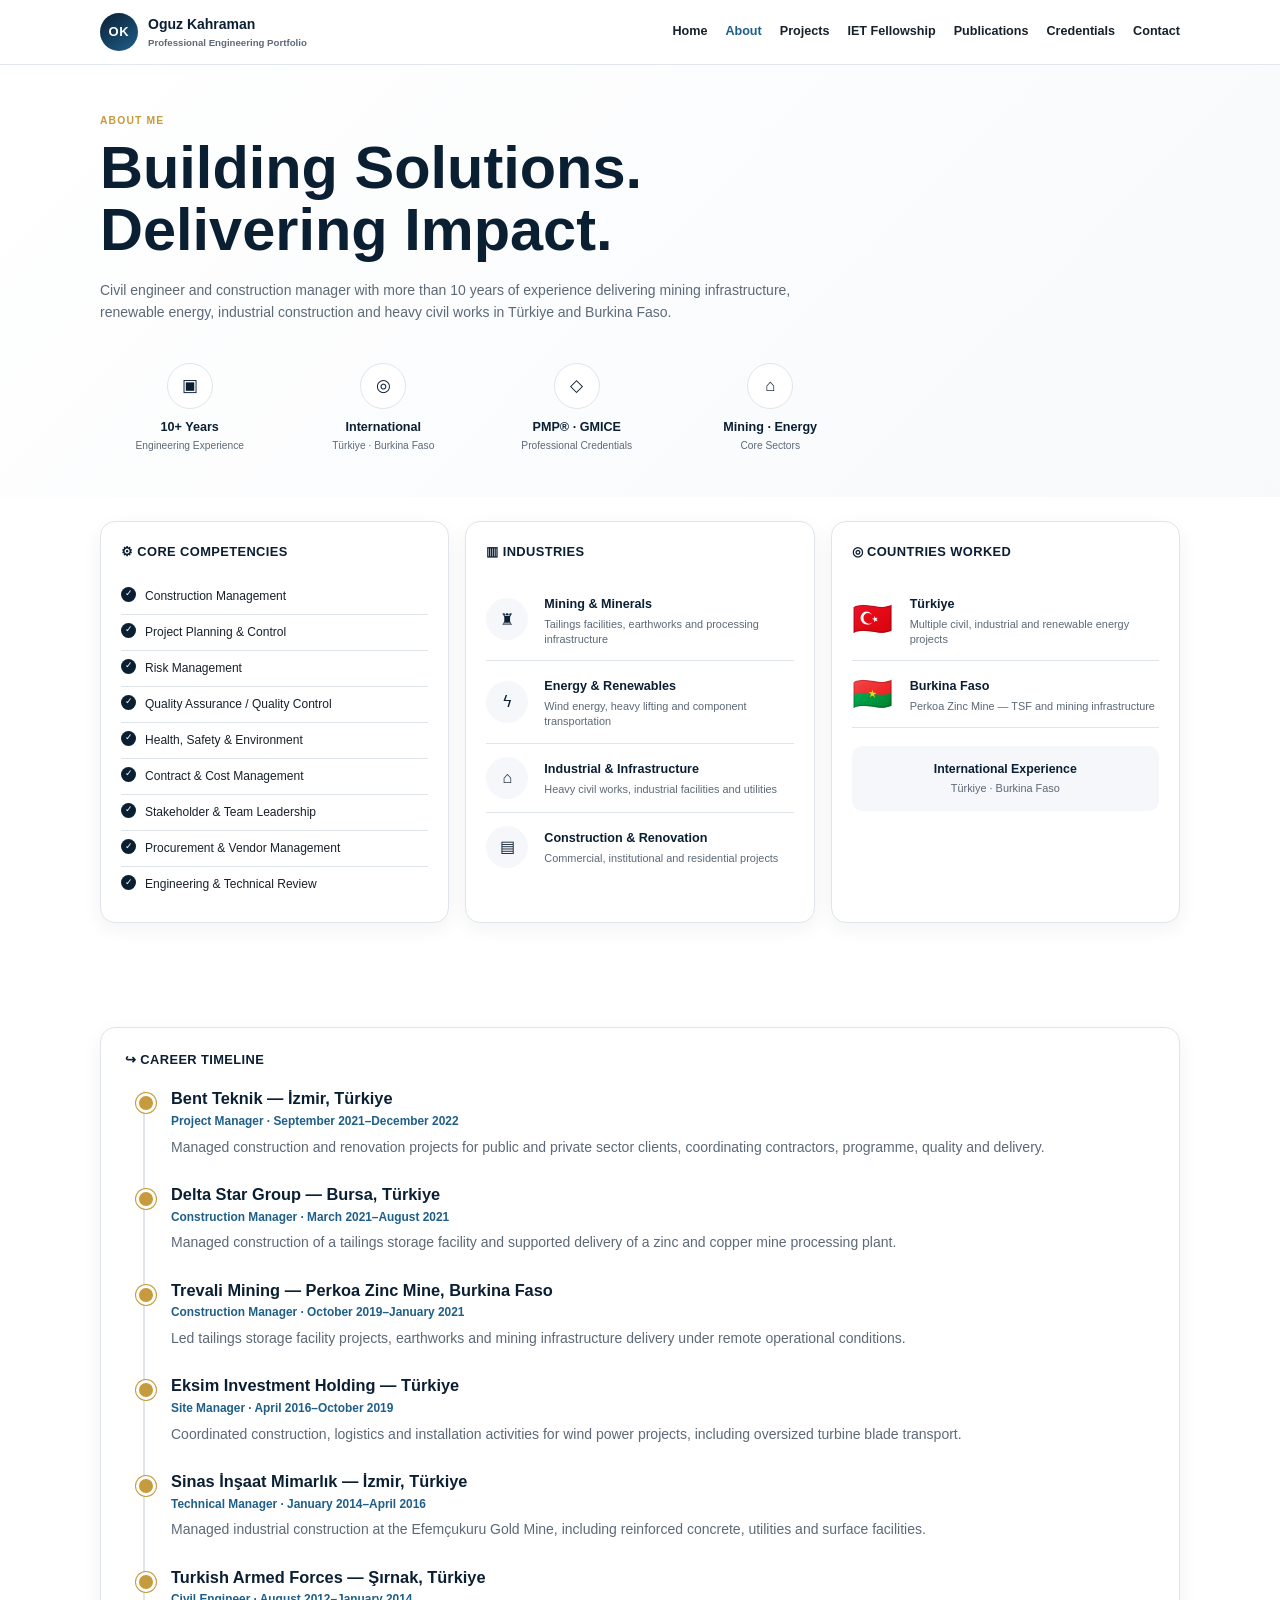
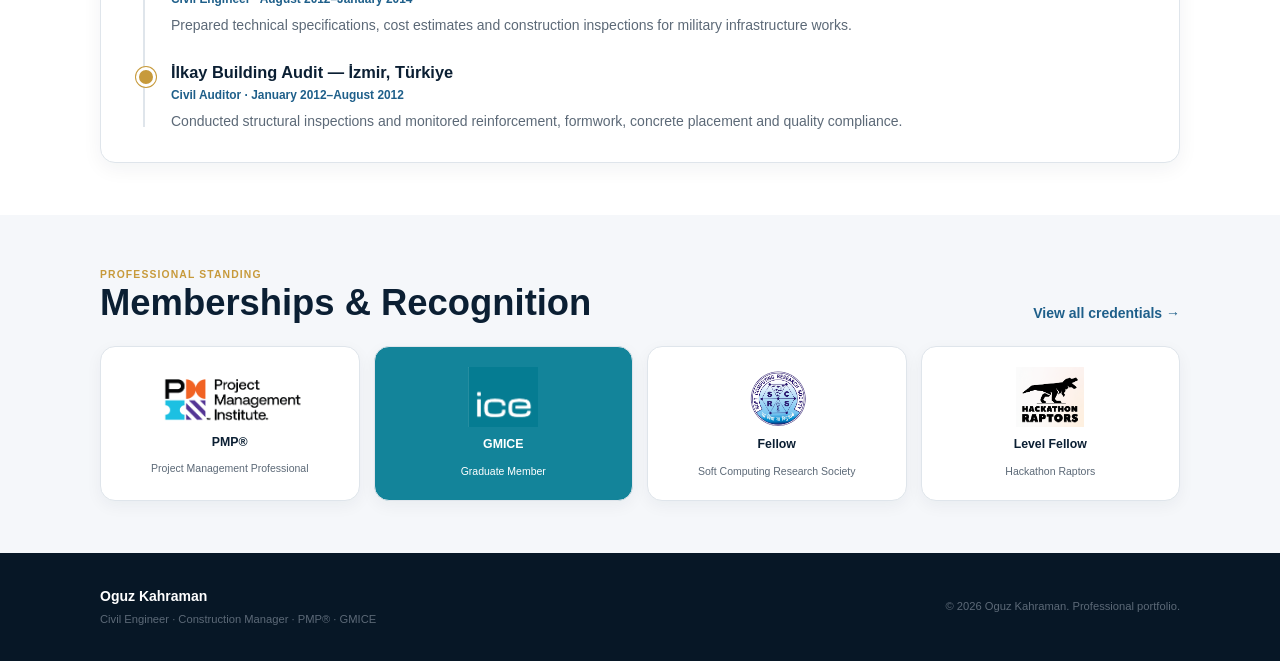
==== commit 31aa20b0: "Update about.html" ====
--- a/about.html
+++ b/about.html
@@ -175,7 +175,7 @@
 
             <article class="timeline-item">
               <h3>Bent Teknik — İzmir, Türkiye</h3>
-              <div class="meta">Project Manager · September 2021–August 2023</div>
+              <div class="meta">Project Manager · September 2021–December 2022</div>
               <p>
                 Managed construction and renovation projects for public and private
                 sector clients, coordinating contractors, programme, quality and delivery.
--- a/css/style.css
+++ b/css/style.css
@@ -1,6 +1,6 @@
 /* =========================================================
    Oguz Kahraman — Professional Engineering Portfolio
-   Clean, compact, responsive site stylesheet
+   Complete site stylesheet
    ========================================================= */
 
 :root{
@@ -18,115 +18,536 @@
   --max:1080px;
 }
 
-*{box-sizing:border-box}
-html{scroll-behavior:smooth;font-size:14px}
-body{margin:0;font-family:Inter,Segoe UI,Arial,sans-serif;color:var(--ink);background:var(--white);line-height:1.58}
-a{color:inherit;text-decoration:none}
-img{display:block;max-width:100%}
-.container{width:min(var(--max),calc(100% - 34px));margin:auto}
-.skip-link{position:absolute;left:-9999px}
-.skip-link:focus{left:16px;top:16px;z-index:999;padding:9px 13px;background:#fff;border-radius:8px}
-
-.site-header{position:sticky;top:0;z-index:100;background:rgba(255,255,255,.95);backdrop-filter:blur(12px);border-bottom:1px solid rgba(223,229,235,.9)}
-.nav-wrap{display:flex;align-items:center;justify-content:space-between;min-height:64px;gap:18px}
-.brand{display:flex;align-items:center;gap:10px;color:var(--navy);font-weight:800}
-.brand-mark{width:38px;height:38px;display:grid;place-items:center;border-radius:50%;color:#fff;font-size:13px;letter-spacing:.05em;background:linear-gradient(145deg,var(--navy),var(--blue))}
-.brand small{display:block;color:var(--muted);font-size:.69rem;font-weight:600}
-.nav-links{display:flex;align-items:center;gap:18px;font-size:.9rem;font-weight:650}
-.nav-links a:hover,.nav-links a.active{color:var(--blue)}
-.nav-toggle{display:none;padding:7px 9px;border:1px solid var(--line);border-radius:9px;background:#fff;font-size:1.15rem}
-
-.hero{padding:54px 0;color:#fff;background:radial-gradient(circle at 80% 15%,rgba(199,154,59,.20),transparent 22rem),linear-gradient(135deg,#071726 0%,#0d2f4b 55%,#154c73 100%)}
-.hero-grid{display:grid;grid-template-columns:minmax(0,1.45fr) 300px;gap:44px;align-items:center}
-.eyebrow{color:#f2c96f;font-size:.73rem;font-weight:800;letter-spacing:.15em;text-transform:uppercase}
-.hero h1{margin:.16em 0;font-size:clamp(2.65rem,5vw,4.35rem);line-height:1}
-.hero h2{margin:0 0 18px;color:#d7e4ee;font-size:clamp(1.08rem,1.8vw,1.35rem);font-weight:500}
-.hero p{max-width:650px;color:#d5e1ea;font-size:1rem}
-.hero-summary{max-width:610px;font-size:1rem;line-height:1.62}
-.hero-credentials{margin-bottom:14px;font-size:.98rem}
-.hero-actions{display:flex;flex-wrap:wrap;gap:10px;margin-top:22px}
-.hero-portrait-wrap{display:flex;justify-content:center}
-.hero-portrait{width:100%;max-width:300px;aspect-ratio:4/5;object-fit:cover;object-position:center 20%;border-radius:18px;box-shadow:0 16px 38px rgba(0,0,0,.18);transition:transform .3s ease}
-.hero-portrait:hover{transform:translateY(-3px)}
-
-.btn{display:inline-flex;align-items:center;justify-content:center;padding:10px 15px;border:1px solid transparent;border-radius:9px;font-size:.9rem;font-weight:750;transition:.2s ease}
-.btn-primary{background:var(--gold);color:#14202a}
-.btn-primary:hover{transform:translateY(-2px);filter:brightness(1.05)}
-.btn-light{color:#fff;border-color:rgba(255,255,255,.45)}
-.btn-light:hover{background:rgba(255,255,255,.1)}
-.btn-dark{color:#fff;background:var(--navy)}
-.btn-outline{color:var(--navy);border-color:var(--navy)}
-
-.section{padding:52px 0}
-.section.alt{background:var(--paper)}
-.page-hero{padding:42px 0;background:linear-gradient(135deg,#eef4f8,#fff)}
-.page-hero h1,.section-head h2{margin:0;color:var(--navy);font-size:clamp(1.85rem,3.4vw,2.6rem);line-height:1.12}
-.page-hero p{max-width:700px;color:var(--muted);font-size:1rem}
-.section-head{display:flex;align-items:end;justify-content:space-between;gap:26px;margin-bottom:22px}
-.section-head p{max-width:600px;margin:0;color:var(--muted)}
-.kicker{color:var(--gold);font-size:.74rem;font-weight:850;letter-spacing:.11em;text-transform:uppercase}
-
-.grid-3{display:grid;grid-template-columns:repeat(3,minmax(0,1fr));gap:17px}
-.grid-2{display:grid;grid-template-columns:repeat(2,minmax(0,1fr));gap:18px}
-.card{padding:20px;border:1px solid var(--line);border-radius:var(--radius);background:#fff;box-shadow:0 6px 20px rgba(11,31,51,.055)}
-.card h3{margin:0 0 9px;color:var(--navy);font-size:1.1rem}
-.card p{margin:0 0 13px;color:var(--muted)}
-.card-tag{display:inline-block;margin-bottom:11px;padding:4px 8px;border-radius:999px;color:var(--blue);background:#eaf2f8;font-size:.71rem;font-weight:800}
-.list-clean{display:grid;gap:7px;margin:0;padding:0;list-style:none}
-.stat-grid{display:grid;grid-template-columns:repeat(4,minmax(0,1fr));gap:11px;margin-top:18px}
-.stat{padding:14px;border-left:3px solid var(--gold);border-radius:9px;background:#fff;box-shadow:0 5px 16px rgba(11,31,51,.055)}
-.stat strong{display:block;color:var(--navy);font-size:1.28rem}
-.stat span{color:var(--muted);font-size:.81rem}
-.text-link{color:var(--blue);font-weight:800}
-.text-link:hover{text-decoration:underline}
-
-.evidence-group{margin-bottom:24px}
-.evidence-list{display:grid;gap:12px}
-.evidence-item{display:grid;grid-template-columns:1fr auto;gap:16px;align-items:center;padding:15px;border:1px solid var(--line);border-radius:12px;background:#fff}
-.evidence-item h3{margin:0 0 4px;color:var(--navy);font-size:.98rem}
-.evidence-item p{margin:0;color:var(--muted);font-size:.88rem}
-.status{padding:5px 8px;border-radius:999px;color:#7b5a12;background:#fff4db;font-size:.73rem;font-weight:800}
-.notice{padding:14px 16px;border-left:3px solid var(--gold);border-radius:8px;color:#5d4a21;background:#fff8e8}
-.timeline{position:relative;margin-left:9px}
-.timeline:before{content:"";position:absolute;top:5px;bottom:5px;left:9px;width:2px;background:var(--line)}
-.timeline-item{position:relative;margin-bottom:24px;padding-left:37px}
-.timeline-item:before{content:"";position:absolute;top:7px;left:2px;width:14px;height:14px;border:3px solid #fff;border-radius:50%;background:var(--gold);box-shadow:0 0 0 1px var(--gold)}
-.timeline-item h3{margin:0;color:var(--navy)}
-.timeline-item .meta{color:var(--blue);font-size:.85rem;font-weight:750}
-.timeline-item p{margin:.35rem 0 0;color:var(--muted)}
-
-.project-hero-image{width:100%;height:420px;object-fit:cover;object-position:center;border-radius:13px;box-shadow:0 8px 22px rgba(0,0,0,.14)}
-
-footer{padding:32px 0;color:#c9d5df;background:#071726}
-.footer-grid{display:flex;align-items:center;justify-content:space-between;gap:24px}
-footer strong,footer a{color:#fff}
-.small{color:var(--muted);font-size:.8rem}
-hr{margin:24px 0;border:0;border-top:1px solid var(--line)}
-
-@media (max-width:900px){
-  .hero-grid,.grid-3,.grid-2{grid-template-columns:1fr}
-  .hero-grid{gap:28px;text-align:center}
-  .hero-summary{margin:auto}
-  .hero-actions{justify-content:center}
-  .hero-portrait{max-width:260px}
-  .stat-grid{grid-template-columns:repeat(2,minmax(0,1fr))}
-  .nav-toggle{display:block}
-  .nav-links{position:absolute;top:64px;left:0;right:0;display:none;flex-direction:column;align-items:flex-start;padding:16px;background:#fff;box-shadow:var(--shadow)}
-  .nav-links.open{display:flex}
-  .section-head{display:block}
-  .section-head p{margin-top:9px}
-}
-
-@media (max-width:560px){
-  html{font-size:13.5px}
-  .hero{padding:42px 0}
-  .hero h1{font-size:2.55rem}
-  .stat-grid,.evidence-item{grid-template-columns:1fr}
-  .footer-grid{display:block}
-  .project-hero-image{height:280px}
-}
-
-/* ===== Credentials Page ===== */
+*{
+  box-sizing:border-box;
+}
+
+html{
+  scroll-behavior:smooth;
+  font-size:14px;
+}
+
+body{
+  margin:0;
+  font-family:Inter,Segoe UI,Arial,sans-serif;
+  color:var(--ink);
+  background:var(--white);
+  line-height:1.58;
+}
+
+a{
+  color:inherit;
+  text-decoration:none;
+}
+
+img{
+  display:block;
+  max-width:100%;
+}
+
+.container{
+  width:min(var(--max),calc(100% - 34px));
+  margin:auto;
+}
+
+.skip-link{
+  position:absolute;
+  left:-9999px;
+}
+
+.skip-link:focus{
+  left:16px;
+  top:16px;
+  z-index:999;
+  padding:9px 13px;
+  border-radius:8px;
+  background:#fff;
+}
+
+/* Header */
+
+.site-header{
+  position:sticky;
+  top:0;
+  z-index:100;
+  background:rgba(255,255,255,.95);
+  backdrop-filter:blur(12px);
+  border-bottom:1px solid rgba(223,229,235,.9);
+}
+
+.nav-wrap{
+  display:flex;
+  align-items:center;
+  justify-content:space-between;
+  min-height:64px;
+  gap:18px;
+}
+
+.brand{
+  display:flex;
+  align-items:center;
+  gap:10px;
+  color:var(--navy);
+  font-weight:800;
+}
+
+.brand-mark{
+  width:38px;
+  height:38px;
+  display:grid;
+  place-items:center;
+  border-radius:50%;
+  color:#fff;
+  font-size:13px;
+  letter-spacing:.05em;
+  background:linear-gradient(145deg,var(--navy),var(--blue));
+}
+
+.brand small{
+  display:block;
+  color:var(--muted);
+  font-size:.69rem;
+  font-weight:600;
+}
+
+.nav-links{
+  display:flex;
+  align-items:center;
+  gap:18px;
+  font-size:.9rem;
+  font-weight:650;
+}
+
+.nav-links a:hover,
+.nav-links a.active{
+  color:var(--blue);
+}
+
+.nav-toggle{
+  display:none;
+  padding:7px 9px;
+  border:1px solid var(--line);
+  border-radius:9px;
+  background:#fff;
+  font-size:1.15rem;
+}
+
+/* Hero */
+
+.hero{
+  padding:54px 0;
+  color:#fff;
+  background:
+    radial-gradient(circle at 80% 15%,rgba(199,154,59,.20),transparent 22rem),
+    linear-gradient(135deg,#071726 0%,#0d2f4b 55%,#154c73 100%);
+}
+
+.hero-grid{
+  display:grid;
+  grid-template-columns:minmax(0,1.45fr) 300px;
+  gap:44px;
+  align-items:center;
+}
+
+.eyebrow{
+  color:#f2c96f;
+  font-size:.73rem;
+  font-weight:800;
+  letter-spacing:.15em;
+  text-transform:uppercase;
+}
+
+.hero h1{
+  margin:.16em 0;
+  font-size:clamp(2.65rem,5vw,4.35rem);
+  line-height:1;
+}
+
+.hero h2{
+  margin:0 0 18px;
+  color:#d7e4ee;
+  font-size:clamp(1.08rem,1.8vw,1.35rem);
+  font-weight:500;
+}
+
+.hero p{
+  max-width:650px;
+  color:#d5e1ea;
+  font-size:1rem;
+}
+
+.hero-summary{
+  max-width:610px;
+  font-size:1rem;
+  line-height:1.62;
+}
+
+.hero-credentials{
+  margin-bottom:14px;
+  font-size:.98rem;
+}
+
+.hero-actions{
+  display:flex;
+  flex-wrap:wrap;
+  gap:10px;
+  margin-top:22px;
+}
+
+.hero-portrait-wrap{
+  display:flex;
+  justify-content:center;
+}
+
+.hero-portrait{
+  width:100%;
+  max-width:300px;
+  aspect-ratio:4/5;
+  object-fit:cover;
+  object-position:center 20%;
+  border-radius:18px;
+  box-shadow:0 16px 38px rgba(0,0,0,.18);
+  transition:transform .3s ease;
+}
+
+.hero-portrait:hover{
+  transform:translateY(-3px);
+}
+
+/* Buttons */
+
+.btn{
+  display:inline-flex;
+  align-items:center;
+  justify-content:center;
+  padding:10px 15px;
+  border:1px solid transparent;
+  border-radius:9px;
+  font-size:.9rem;
+  font-weight:750;
+  transition:.2s ease;
+}
+
+.btn-primary{
+  background:var(--gold);
+  color:#14202a;
+}
+
+.btn-primary:hover{
+  transform:translateY(-2px);
+  filter:brightness(1.05);
+}
+
+.btn-light{
+  color:#fff;
+  border-color:rgba(255,255,255,.45);
+}
+
+.btn-light:hover{
+  background:rgba(255,255,255,.1);
+}
+
+.btn-dark{
+  color:#fff;
+  background:var(--navy);
+}
+
+.btn-outline{
+  color:var(--navy);
+  border-color:var(--navy);
+  background:#fff;
+}
+
+.btn-outline:hover{
+  color:#fff;
+  background:var(--navy);
+}
+
+/* General sections */
+
+.section{
+  padding:52px 0;
+}
+
+.section.alt{
+  background:var(--paper);
+}
+
+.page-hero{
+  padding:42px 0;
+  background:linear-gradient(135deg,#eef4f8,#fff);
+}
+
+.page-hero h1,
+.section-head h2{
+  margin:0;
+  color:var(--navy);
+  font-size:clamp(1.85rem,3.4vw,2.6rem);
+  line-height:1.12;
+}
+
+.page-hero p{
+  max-width:700px;
+  color:var(--muted);
+  font-size:1rem;
+}
+
+.section-head{
+  display:flex;
+  align-items:end;
+  justify-content:space-between;
+  gap:26px;
+  margin-bottom:22px;
+}
+
+.section-head p{
+  max-width:600px;
+  margin:0;
+  color:var(--muted);
+}
+
+.kicker{
+  color:var(--gold);
+  font-size:.74rem;
+  font-weight:850;
+  letter-spacing:.11em;
+  text-transform:uppercase;
+}
+
+/* Grids and cards */
+
+.grid-3{
+  display:grid;
+  grid-template-columns:repeat(3,minmax(0,1fr));
+  gap:17px;
+}
+
+.grid-2{
+  display:grid;
+  grid-template-columns:repeat(2,minmax(0,1fr));
+  gap:18px;
+}
+
+.card{
+  padding:20px;
+  border:1px solid var(--line);
+  border-radius:var(--radius);
+  background:#fff;
+  box-shadow:0 6px 20px rgba(11,31,51,.055);
+}
+
+.card h3{
+  margin:0 0 9px;
+  color:var(--navy);
+  font-size:1.1rem;
+}
+
+.card p{
+  margin:0 0 13px;
+  color:var(--muted);
+}
+
+.card-tag{
+  display:inline-block;
+  margin-bottom:11px;
+  padding:4px 8px;
+  border-radius:999px;
+  color:var(--blue);
+  background:#eaf2f8;
+  font-size:.71rem;
+  font-weight:800;
+}
+
+.list-clean{
+  display:grid;
+  gap:7px;
+  margin:0;
+  padding:0;
+  list-style:none;
+}
+
+.stat-grid{
+  display:grid;
+  grid-template-columns:repeat(4,minmax(0,1fr));
+  gap:11px;
+  margin-top:18px;
+}
+
+.stat{
+  padding:14px;
+  border-left:3px solid var(--gold);
+  border-radius:9px;
+  background:#fff;
+  box-shadow:0 5px 16px rgba(11,31,51,.055);
+}
+
+.stat strong{
+  display:block;
+  color:var(--navy);
+  font-size:1.28rem;
+}
+
+.stat span{
+  color:var(--muted);
+  font-size:.81rem;
+}
+
+.text-link{
+  color:var(--blue);
+  font-weight:800;
+}
+
+.text-link:hover{
+  text-decoration:underline;
+}
+
+/* Evidence */
+
+.evidence-group{
+  margin-bottom:24px;
+}
+
+.evidence-list{
+  display:grid;
+  gap:12px;
+}
+
+.evidence-item{
+  display:grid;
+  grid-template-columns:1fr auto;
+  gap:16px;
+  align-items:center;
+  padding:15px;
+  border:1px solid var(--line);
+  border-radius:12px;
+  background:#fff;
+}
+
+.evidence-item h3{
+  margin:0 0 4px;
+  color:var(--navy);
+  font-size:.98rem;
+}
+
+.evidence-item p{
+  margin:0;
+  color:var(--muted);
+  font-size:.88rem;
+}
+
+.status{
+  padding:5px 8px;
+  border-radius:999px;
+  color:#7b5a12;
+  background:#fff4db;
+  font-size:.73rem;
+  font-weight:800;
+}
+
+.notice{
+  padding:14px 16px;
+  border-left:3px solid var(--gold);
+  border-radius:8px;
+  color:#5d4a21;
+  background:#fff8e8;
+}
+
+/* Timeline */
+
+.timeline{
+  position:relative;
+  margin-left:9px;
+}
+
+.timeline:before{
+  content:"";
+  position:absolute;
+  top:5px;
+  bottom:5px;
+  left:9px;
+  width:2px;
+  background:var(--line);
+}
+
+.timeline-item{
+  position:relative;
+  margin-bottom:24px;
+  padding-left:37px;
+}
+
+.timeline-item:before{
+  content:"";
+  position:absolute;
+  top:7px;
+  left:2px;
+  width:14px;
+  height:14px;
+  border:3px solid #fff;
+  border-radius:50%;
+  background:var(--gold);
+  box-shadow:0 0 0 1px var(--gold);
+}
+
+.timeline-item h3{
+  margin:0;
+  color:var(--navy);
+}
+
+.timeline-item .meta{
+  color:var(--blue);
+  font-size:.85rem;
+  font-weight:750;
+}
+
+.timeline-item p{
+  margin:.35rem 0 0;
+  color:var(--muted);
+}
+
+/* Projects */
+
+.project-hero{
+  margin-bottom:24px;
+}
+
+.project-hero-image,
+.project-hero img{
+  width:100%;
+  height:420px;
+  object-fit:cover;
+  object-position:center;
+  border-radius:13px;
+  box-shadow:0 8px 22px rgba(0,0,0,.14);
+}
+
+.project-gallery{
+  display:grid;
+  grid-template-columns:repeat(3,minmax(0,1fr));
+  gap:14px;
+  margin-top:18px;
+}
+
+.gallery-item{
+  overflow:hidden;
+  border-radius:12px;
+  background:#fff;
+  border:1px solid var(--line);
+}
+
+.gallery-item img{
+  width:100%;
+  height:190px;
+  object-fit:cover;
+}
+
+.gallery-item p{
+  margin:0;
+  padding:10px 12px;
+  color:var(--muted);
+  font-size:.82rem;
+}
+
+/* Credentials */
 
 .credential-grid{
   display:grid;
@@ -143,7 +564,7 @@
   border-radius:var(--radius);
   background:#fff;
   box-shadow:0 6px 20px rgba(11,31,51,.055);
-  transition:transform .2s ease, box-shadow .2s ease, border-color .2s ease;
+  transition:transform .2s ease,box-shadow .2s ease,border-color .2s ease;
 }
 
 .credential-card:hover{
@@ -214,165 +635,40 @@
   padding-bottom:28px;
 }
 
-@media (max-width:760px){
-  .credential-grid{
-    grid-template-columns:1fr;
-  }
-
-  .credential-logo-wrap{
-    height:100px;
-  }
-}
-
-/* ===== About Page ===== */
-
-.about-intro-grid{
-  display:grid;
-  grid-template-columns:minmax(0,1.45fr) minmax(270px,.75fr);
-  gap:34px;
-  align-items:start;
-}
-
-.about-heading{
-  margin:4px 0 16px;
-  color:var(--navy);
-  font-size:clamp(1.7rem,3vw,2.35rem);
-  line-height:1.15;
-}
-
-.about-intro-grid p{
-  color:var(--muted);
-}
-
-.about-actions{
-  display:flex;
-  flex-wrap:wrap;
-  gap:10px;
-  margin-top:22px;
-}
-
-.about-summary-card{
-  display:grid;
-  gap:1px;
-  overflow:hidden;
-  border:1px solid var(--line);
-  border-radius:var(--radius);
-  background:var(--line);
-  box-shadow:0 8px 24px rgba(11,31,51,.07);
-}
-
-.about-summary-item{
-  padding:18px;
-  background:#fff;
-}
-
-.about-summary-item strong{
-  display:block;
-  margin-bottom:3px;
-  color:var(--navy);
-  font-size:1.2rem;
-}
-
-.about-summary-item span{
-  color:var(--muted);
-  font-size:.85rem;
-}
-
-.about-logo-grid{
+/* About */
+
+.about-profile{
+  padding:48px 0 30px;
+  background:linear-gradient(135deg,#ffffff,#f7f9fb);
+}
+
+.about-profile-copy{
+  max-width:760px;
+}
+
+.about-profile-copy h1{
+  margin:8px 0 18px;
+  color:var(--navy);
+  font-size:clamp(2.55rem,5vw,4.25rem);
+  line-height:1.04;
+}
+
+.about-profile-copy > p{
+  max-width:700px;
+  color:var(--muted);
+  font-size:1rem;
+}
+
+.about-stat-row{
   display:grid;
   grid-template-columns:repeat(4,minmax(0,1fr));
   gap:14px;
-}
-
-.about-logo-item{
-  display:flex;
-  min-height:145px;
-  flex-direction:column;
-  align-items:center;
-  justify-content:center;
-  gap:13px;
-  padding:18px;
-  border:1px solid var(--line);
-  border-radius:var(--radius);
-  background:#fff;
-  text-align:center;
-  box-shadow:0 5px 16px rgba(11,31,51,.05);
-}
-
-.about-logo-item img{
-  width:auto;
-  max-width:150px;
-  max-height:62px;
-  object-fit:contain;
-}
-
-.about-logo-item span{
-  color:var(--navy);
-  font-size:.83rem;
-  font-weight:750;
-}
-
-.about-logo-item-ice{
-  background:#13849a;
-}
-
-.about-logo-item-ice span{
-  color:#fff;
-}
-
-@media (max-width:900px){
-  .about-intro-grid{
-    grid-template-columns:1fr;
-  }
-
-  .about-logo-grid{
-    grid-template-columns:repeat(2,minmax(0,1fr));
-  }
-}
-
-@media (max-width:560px){
-  .about-logo-grid{
-    grid-template-columns:1fr;
-  }
-}
-
-/* ===== Premium About Page ===== */
-
-.about-premium-hero{
-  padding:48px 0 32px;
-  background:linear-gradient(135deg,#ffffff,#f7f9fb);
-}
-
-.about-premium-grid{
-  display:grid;
-  grid-template-columns:minmax(0,1fr) minmax(340px,.9fr);
-  gap:34px;
-  align-items:center;
-}
-
-.about-premium-copy h1{
-  margin:8px 0 18px;
-  color:var(--navy);
-  font-size:clamp(2.55rem,5vw,4.35rem);
-  line-height:1.04;
-}
-
-.about-premium-copy > p{
-  max-width:650px;
-  color:var(--muted);
-  font-size:1rem;
-}
-
-.about-premium-stats{
-  display:grid;
-  grid-template-columns:repeat(4,minmax(0,1fr));
-  gap:12px;
   margin-top:26px;
 }
 
-.premium-stat{
-  display:flex;
-  min-height:112px;
+.about-stat-item{
+  display:flex;
+  min-height:118px;
   flex-direction:column;
   align-items:center;
   justify-content:center;
@@ -380,7 +676,7 @@
   text-align:center;
 }
 
-.premium-stat > span{
+.about-stat-icon{
   display:grid;
   width:46px;
   height:46px;
@@ -389,70 +685,31 @@
   border:1px solid var(--line);
   border-radius:50%;
   color:var(--navy);
+  background:#fff;
   font-size:1.2rem;
-  background:#fff;
-}
-
-.premium-stat strong{
+}
+
+.about-stat-item strong{
   color:var(--navy);
   font-size:.9rem;
 }
 
-.premium-stat small{
+.about-stat-item small{
   color:var(--muted);
   font-size:.73rem;
 }
 
-.about-premium-photo-card{
-  position:relative;
-  overflow:hidden;
-  min-height:365px;
-  border-radius:16px;
-  box-shadow:0 14px 32px rgba(11,31,51,.14);
-}
-
-.about-premium-photo{
-  width:100%;
-  height:100%;
-  min-height:365px;
-  object-fit:cover;
-}
-
-.about-premium-quote{
-  position:absolute;
-  left:22px;
-  bottom:22px;
-  max-width:300px;
-  padding:18px 20px;
-  border-radius:14px;
-  color:#fff;
-  background:rgba(7,23,38,.88);
-  backdrop-filter:blur(7px);
-}
-
-.about-premium-quote span{
-  color:var(--gold);
-  font-size:2rem;
-  line-height:1;
-}
-
-.about-premium-quote p{
-  margin:0;
-  font-size:.88rem;
-  line-height:1.5;
-}
-
-.about-dashboard-section{
-  padding-top:26px;
-}
-
-.about-dashboard-grid{
+.about-overview-section{
+  padding-top:24px;
+}
+
+.about-overview-grid{
   display:grid;
   grid-template-columns:repeat(3,minmax(0,1fr));
   gap:16px;
 }
 
-.about-dashboard-card,
+.about-panel,
 .about-career-card{
   padding:20px;
   border:1px solid var(--line);
@@ -461,7 +718,7 @@
   box-shadow:0 6px 20px rgba(11,31,51,.055);
 }
 
-.about-dashboard-title{
+.about-panel-title{
   margin-bottom:16px;
   color:var(--navy);
   font-size:.92rem;
@@ -505,22 +762,22 @@
   font-size:.62rem;
 }
 
-.industry-row,
-.country-row{
-  display:grid;
-  grid-template-columns:44px 1fr;
+.about-industry-item,
+.about-country-item{
+  display:grid;
+  grid-template-columns:46px 1fr;
   gap:12px;
   align-items:center;
-  padding:12px 0;
+  padding:13px 0;
   border-bottom:1px solid var(--line);
 }
 
-.industry-row:last-child,
-.country-row:last-of-type{
+.about-industry-item:last-child,
+.about-country-item:last-of-type{
   border-bottom:0;
 }
 
-.industry-icon{
+.about-round-icon{
   display:grid;
   width:42px;
   height:42px;
@@ -531,26 +788,27 @@
   font-size:1.15rem;
 }
 
-.industry-row strong,
-.country-row strong{
+.about-industry-item strong,
+.about-country-item strong{
   color:var(--navy);
   font-size:.9rem;
 }
 
-.industry-row p,
-.country-row p{
+.about-industry-item p,
+.about-country-item p{
   margin:2px 0 0;
   color:var(--muted);
   font-size:.78rem;
   line-height:1.4;
 }
 
-.country-flag{
-  font-size:2rem;
+.about-flag{
+  display:block;
+  font-size:2.35rem;
   line-height:1;
 }
 
-.country-summary{
+.about-country-summary{
   display:flex;
   flex-direction:column;
   align-items:center;
@@ -561,12 +819,12 @@
   text-align:center;
 }
 
-.country-summary strong{
+.about-country-summary strong{
   color:var(--navy);
   font-size:.88rem;
 }
 
-.country-summary span{
+.about-country-summary span{
   color:var(--muted);
   font-size:.78rem;
 }
@@ -575,7 +833,7 @@
   padding:22px 24px 6px;
 }
 
-.premium-timeline{
+.about-timeline{
   margin-top:4px;
 }
 
@@ -626,158 +884,18 @@
   color:#fff;
 }
 
-@media (max-width:950px){
-  .about-premium-grid{
-    grid-template-columns:1fr;
-  }
-
-  .about-dashboard-grid{
-    grid-template-columns:1fr;
-  }
-
-  .about-premium-stats,
-  .about-logo-grid{
-    grid-template-columns:repeat(2,minmax(0,1fr));
-  }
-}
-
-@media (max-width:560px){
-  .about-premium-stats,
-  .about-logo-grid{
-    grid-template-columns:1fr;
-  }
-
-  .about-premium-photo-card,
-  .about-premium-photo{
-    min-height:300px;
-  }
-
-  .about-premium-quote{
-    right:16px;
-    left:16px;
-    bottom:16px;
-    max-width:none;
-  }
-}
-
-/* ===== Premium About Page ===== */
-
-.about-premium-hero{
-  padding:48px 0 32px;
-  background:linear-gradient(135deg,#ffffff,#f7f9fb);
-}
-
-.about-premium-grid{
-  display:grid;
-  grid-template-columns:minmax(0,1fr) minmax(340px,.9fr);
-  gap:34px;
-  align-items:center;
-}
-
-.about-premium-copy h1{
-  margin:8px 0 18px;
-  color:var(--navy);
-  font-size:clamp(2.55rem,5vw,4.35rem);
-  line-height:1.04;
-}
-
-.about-premium-copy > p{
-  max-width:650px;
-  color:var(--muted);
-  font-size:1rem;
-}
-
-.about-premium-stats{
-  display:grid;
-  grid-template-columns:repeat(4,minmax(0,1fr));
-  gap:12px;
-  margin-top:26px;
-}
-
-.premium-stat{
-  display:flex;
-  min-height:112px;
-  flex-direction:column;
-  align-items:center;
-  justify-content:center;
-  padding:12px;
-  text-align:center;
-}
-
-.premium-stat > span{
-  display:grid;
-  width:46px;
-  height:46px;
-  place-items:center;
-  margin-bottom:9px;
-  border:1px solid var(--line);
-  border-radius:50%;
-  color:var(--navy);
-  font-size:1.2rem;
-  background:#fff;
-}
-
-.premium-stat strong{
-  color:var(--navy);
-  font-size:.9rem;
-}
-
-.premium-stat small{
-  color:var(--muted);
-  font-size:.73rem;
-}
-
-.about-premium-photo-card{
-  position:relative;
-  overflow:hidden;
-  min-height:365px;
-  border-radius:16px;
-  box-shadow:0 14px 32px rgba(11,31,51,.14);
-}
-
-.about-premium-photo{
-  width:100%;
-  height:100%;
-  min-height:365px;
-  object-fit:cover;
-}
-
-.about-premium-quote{
-  position:absolute;
-  left:22px;
-  bottom:22px;
-  max-width:300px;
-  padding:18px 20px;
-  border-radius:14px;
-  color:#fff;
-  background:rgba(7,23,38,.88);
-  backdrop-filter:blur(7px);
-}
-
-.about-premium-quote span{
-  color:var(--gold);
-  font-size:2rem;
-  line-height:1;
-}
-
-.about-premium-quote p{
-  margin:0;
-  font-size:.88rem;
-  line-height:1.5;
-}
-
-.about-dashboard-section{
-  padding-top:26px;
-}
-
-.about-dashboard-grid{
-  display:grid;
-  grid-template-columns:repeat(3,minmax(0,1fr));
+/* Contact */
+
+.contact-grid{
+  display:grid;
+  grid-template-columns:repeat(2,minmax(0,1fr));
+  gap:18px;
+}
+
+.contact-card{
+  display:flex;
+  align-items:center;
   gap:16px;
-}
-
-.about-dashboard-card,
-.about-career-card{
   padding:20px;
   border:1px solid var(--line);
   border-radius:var(--radius);
@@ -785,468 +903,158 @@
   box-shadow:0 6px 20px rgba(11,31,51,.055);
 }
 
-.about-dashboard-title{
-  margin-bottom:16px;
-  color:var(--navy);
-  font-size:.92rem;
-  font-weight:850;
-  letter-spacing:.03em;
-  text-transform:uppercase;
-}
-
-.about-check-list{
-  display:grid;
-  gap:0;
+.contact-card img{
+  width:48px;
+  height:48px;
+  object-fit:contain;
+}
+
+.contact-card h3{
+  margin:0 0 4px;
+  color:var(--navy);
+}
+
+.contact-card p{
   margin:0;
-  padding:0;
-  list-style:none;
-}
-
-.about-check-list li{
-  position:relative;
-  padding:8px 0 8px 24px;
-  border-bottom:1px solid var(--line);
-  color:var(--ink);
-  font-size:.86rem;
-}
-
-.about-check-list li:last-child{
-  border-bottom:0;
-}
-
-.about-check-list li::before{
-  content:"✓";
-  position:absolute;
-  left:0;
-  top:8px;
-  display:grid;
-  width:15px;
-  height:15px;
-  place-items:center;
-  border-radius:50%;
+  color:var(--muted);
+}
+
+/* Footer */
+
+footer{
+  padding:32px 0;
+  color:#c9d5df;
+  background:#071726;
+}
+
+.footer-grid{
+  display:flex;
+  align-items:center;
+  justify-content:space-between;
+  gap:24px;
+}
+
+footer strong,
+footer a{
   color:#fff;
-  background:var(--navy);
-  font-size:.62rem;
-}
-
-.industry-row,
-.country-row{
-  display:grid;
-  grid-template-columns:44px 1fr;
-  gap:12px;
-  align-items:center;
-  padding:12px 0;
-  border-bottom:1px solid var(--line);
-}
-
-.industry-row:last-child,
-.country-row:last-of-type{
-  border-bottom:0;
-}
-
-.industry-icon{
-  display:grid;
-  width:42px;
-  height:42px;
-  place-items:center;
-  border-radius:50%;
-  color:var(--navy);
-  background:var(--paper);
-  font-size:1.15rem;
-}
-
-.industry-row strong,
-.country-row strong{
-  color:var(--navy);
-  font-size:.9rem;
-}
-
-.industry-row p,
-.country-row p{
-  margin:2px 0 0;
-  color:var(--muted);
-  font-size:.78rem;
-  line-height:1.4;
-}
-
-.country-flag{
-  font-size:2rem;
-  line-height:1;
-}
-
-.country-summary{
-  display:flex;
-  flex-direction:column;
-  align-items:center;
-  margin-top:18px;
-  padding:14px;
-  border-radius:10px;
-  background:var(--paper);
-  text-align:center;
-}
-
-.country-summary strong{
-  color:var(--navy);
-  font-size:.88rem;
-}
-
-.country-summary span{
-  color:var(--muted);
-  font-size:.78rem;
-}
-
-.about-career-card{
-  padding:22px 24px 6px;
-}
-
-.premium-timeline{
-  margin-top:4px;
-}
-
-.about-logo-grid{
-  display:grid;
-  grid-template-columns:repeat(4,minmax(0,1fr));
-  gap:14px;
-}
-
-.about-logo-item{
-  display:flex;
-  min-height:155px;
-  flex-direction:column;
-  align-items:center;
-  justify-content:center;
-  gap:8px;
-  padding:18px;
-  border:1px solid var(--line);
-  border-radius:var(--radius);
-  background:#fff;
-  text-align:center;
-  box-shadow:0 5px 16px rgba(11,31,51,.05);
-}
-
-.about-logo-item img{
-  width:auto;
-  max-width:150px;
-  max-height:60px;
-  object-fit:contain;
-}
-
-.about-logo-item strong{
-  color:var(--navy);
-  font-size:.88rem;
-}
-
-.about-logo-item span{
-  color:var(--muted);
-  font-size:.75rem;
-}
-
-.about-logo-item-ice{
-  background:#13849a;
-}
-
-.about-logo-item-ice strong,
-.about-logo-item-ice span{
-  color:#fff;
-}
-
-@media (max-width:950px){
-  .about-premium-grid{
-    grid-template-columns:1fr;
-  }
-
-  .about-dashboard-grid{
-    grid-template-columns:1fr;
-  }
-
-  .about-premium-stats,
-  .about-logo-grid{
-    grid-template-columns:repeat(2,minmax(0,1fr));
-  }
-}
-
-@media (max-width:560px){
-  .about-premium-stats,
-  .about-logo-grid{
-    grid-template-columns:1fr;
-  }
-
-  .about-premium-photo-card,
-  .about-premium-photo{
-    min-height:300px;
-  }
-
-  .about-premium-quote{
-    right:16px;
-    left:16px;
-    bottom:16px;
-    max-width:none;
-  }
-}
-
-/* ===== Final About Page ===== */
-
-.about-profile{
-  padding:48px 0 30px;
-  background:linear-gradient(135deg,#ffffff,#f7f9fb);
-}
-
-.about-profile-copy{
-  max-width:760px;
-}
-
-.about-profile-copy h1{
-  margin:8px 0 18px;
-  color:var(--navy);
-  font-size:clamp(2.55rem,5vw,4.25rem);
-  line-height:1.04;
-}
-
-.about-profile-copy > p{
-  max-width:700px;
-  color:var(--muted);
-  font-size:1rem;
-}
-
-.about-stat-row{
-  display:grid;
-  grid-template-columns:repeat(4,minmax(0,1fr));
-  gap:14px;
-  margin-top:26px;
-}
-
-.about-stat-item{
-  display:flex;
-  min-height:118px;
-  flex-direction:column;
-  align-items:center;
-  justify-content:center;
-  padding:12px;
-  text-align:center;
-}
-
-.about-stat-icon{
-  display:grid;
-  width:46px;
-  height:46px;
-  place-items:center;
-  margin-bottom:9px;
-  border:1px solid var(--line);
-  border-radius:50%;
-  color:var(--navy);
-  background:#fff;
-  font-size:1.2rem;
-}
-
-.about-stat-item strong{
-  color:var(--navy);
-  font-size:.9rem;
-}
-
-.about-stat-item small{
-  color:var(--muted);
-  font-size:.73rem;
-}
-
-.about-overview-section{
-  padding-top:24px;
-}
-
-.about-overview-grid{
-  display:grid;
-  grid-template-columns:repeat(3,minmax(0,1fr));
-  gap:16px;
-}
-
-.about-panel,
-.about-career-card{
-  padding:20px;
-  border:1px solid var(--line);
-  border-radius:var(--radius);
-  background:#fff;
-  box-shadow:0 6px 20px rgba(11,31,51,.055);
-}
-
-.about-panel-title{
-  margin-bottom:16px;
-  color:var(--navy);
-  font-size:.92rem;
-  font-weight:850;
-  letter-spacing:.03em;
-  text-transform:uppercase;
-}
-
-.about-check-list{
-  display:grid;
-  gap:0;
-  margin:0;
-  padding:0;
-  list-style:none;
-}
-
-.about-check-list li{
-  position:relative;
-  padding:8px 0 8px 24px;
-  border-bottom:1px solid var(--line);
-  color:var(--ink);
-  font-size:.86rem;
-}
-
-.about-check-list li:last-child{
-  border-bottom:0;
-}
-
-.about-check-list li::before{
-  content:"✓";
-  position:absolute;
-  left:0;
-  top:8px;
-  display:grid;
-  width:15px;
-  height:15px;
-  place-items:center;
-  border-radius:50%;
-  color:#fff;
-  background:var(--navy);
-  font-size:.62rem;
-}
-
-.about-industry-item,
-.about-country-item{
-  display:grid;
-  grid-template-columns:46px 1fr;
-  gap:12px;
-  align-items:center;
-  padding:13px 0;
-  border-bottom:1px solid var(--line);
-}
-
-.about-industry-item:last-child,
-.about-country-item:last-of-type{
-  border-bottom:0;
-}
-
-.about-round-icon{
-  display:grid;
-  width:42px;
-  height:42px;
-  place-items:center;
-  border-radius:50%;
-  color:var(--navy);
-  background:var(--paper);
-  font-size:1.15rem;
-}
-
-.about-industry-item strong,
-.about-country-item strong{
-  color:var(--navy);
-  font-size:.9rem;
-}
-
-.about-industry-item p,
-.about-country-item p{
-  margin:2px 0 0;
-  color:var(--muted);
-  font-size:.78rem;
-  line-height:1.4;
-}
-
-.about-flag{
-  display:block;
-  font-size:2.35rem;
-  line-height:1;
-}
-
-.about-country-summary{
-  display:flex;
-  flex-direction:column;
-  align-items:center;
-  margin-top:18px;
-  padding:14px;
-  border-radius:10px;
-  background:var(--paper);
-  text-align:center;
-}
-
-.about-country-summary strong{
-  color:var(--navy);
-  font-size:.88rem;
-}
-
-.about-country-summary span{
-  color:var(--muted);
-  font-size:.78rem;
-}
-
-.about-career-card{
-  padding:22px 24px 6px;
-}
-
-.about-timeline{
-  margin-top:4px;
-}
-
-.about-logo-grid{
-  display:grid;
-  grid-template-columns:repeat(4,minmax(0,1fr));
-  gap:14px;
-}
-
-.about-logo-item{
-  display:flex;
-  min-height:155px;
-  flex-direction:column;
-  align-items:center;
-  justify-content:center;
-  gap:8px;
-  padding:18px;
-  border:1px solid var(--line);
-  border-radius:var(--radius);
-  background:#fff;
-  text-align:center;
-  box-shadow:0 5px 16px rgba(11,31,51,.05);
-}
-
-.about-logo-item img{
-  width:auto;
-  max-width:150px;
-  max-height:60px;
-  object-fit:contain;
-}
-
-.about-logo-item strong{
-  color:var(--navy);
-  font-size:.88rem;
-}
-
-.about-logo-item span{
-  color:var(--muted);
-  font-size:.75rem;
-}
-
-.about-logo-item-ice{
-  background:#13849a;
-}
-
-.about-logo-item-ice strong,
-.about-logo-item-ice span{
-  color:#fff;
-}
+}
+
+.small{
+  color:var(--muted);
+  font-size:.8rem;
+}
+
+hr{
+  margin:24px 0;
+  border:0;
+  border-top:1px solid var(--line);
+}
+
+/* Responsive */
 
 @media (max-width:900px){
+  .hero-grid,
+  .grid-3,
+  .grid-2,
   .about-overview-grid{
     grid-template-columns:1fr;
   }
 
+  .hero-grid{
+    gap:28px;
+    text-align:center;
+  }
+
+  .hero-summary{
+    margin:auto;
+  }
+
+  .hero-actions{
+    justify-content:center;
+  }
+
+  .hero-portrait{
+    max-width:260px;
+  }
+
+  .stat-grid,
   .about-stat-row,
   .about-logo-grid{
     grid-template-columns:repeat(2,minmax(0,1fr));
   }
+
+  .nav-toggle{
+    display:block;
+  }
+
+  .nav-links{
+    position:absolute;
+    top:64px;
+    left:0;
+    right:0;
+    display:none;
+    flex-direction:column;
+    align-items:flex-start;
+    padding:16px;
+    background:#fff;
+    box-shadow:var(--shadow);
+  }
+
+  .nav-links.open{
+    display:flex;
+  }
+
+  .section-head{
+    display:block;
+  }
+
+  .section-head p{
+    margin-top:9px;
+  }
+
+  .project-gallery{
+    grid-template-columns:repeat(2,minmax(0,1fr));
+  }
+}
+
+@media (max-width:760px){
+  .credential-grid,
+  .contact-grid{
+    grid-template-columns:1fr;
+  }
+
+  .credential-logo-wrap{
+    height:100px;
+  }
 }
 
 @media (max-width:560px){
+  html{
+    font-size:13.5px;
+  }
+
+  .hero{
+    padding:42px 0;
+  }
+
+  .hero h1{
+    font-size:2.55rem;
+  }
+
+  .stat-grid,
+  .evidence-item,
   .about-stat-row,
-  .about-logo-grid{
+  .about-logo-grid,
+  .project-gallery{
     grid-template-columns:1fr;
   }
-}
+
+  .footer-grid{
+    display:block;
+  }
+
+  .project-hero-image,
+  .project-hero img{
+    height:280px;
+  }
+}
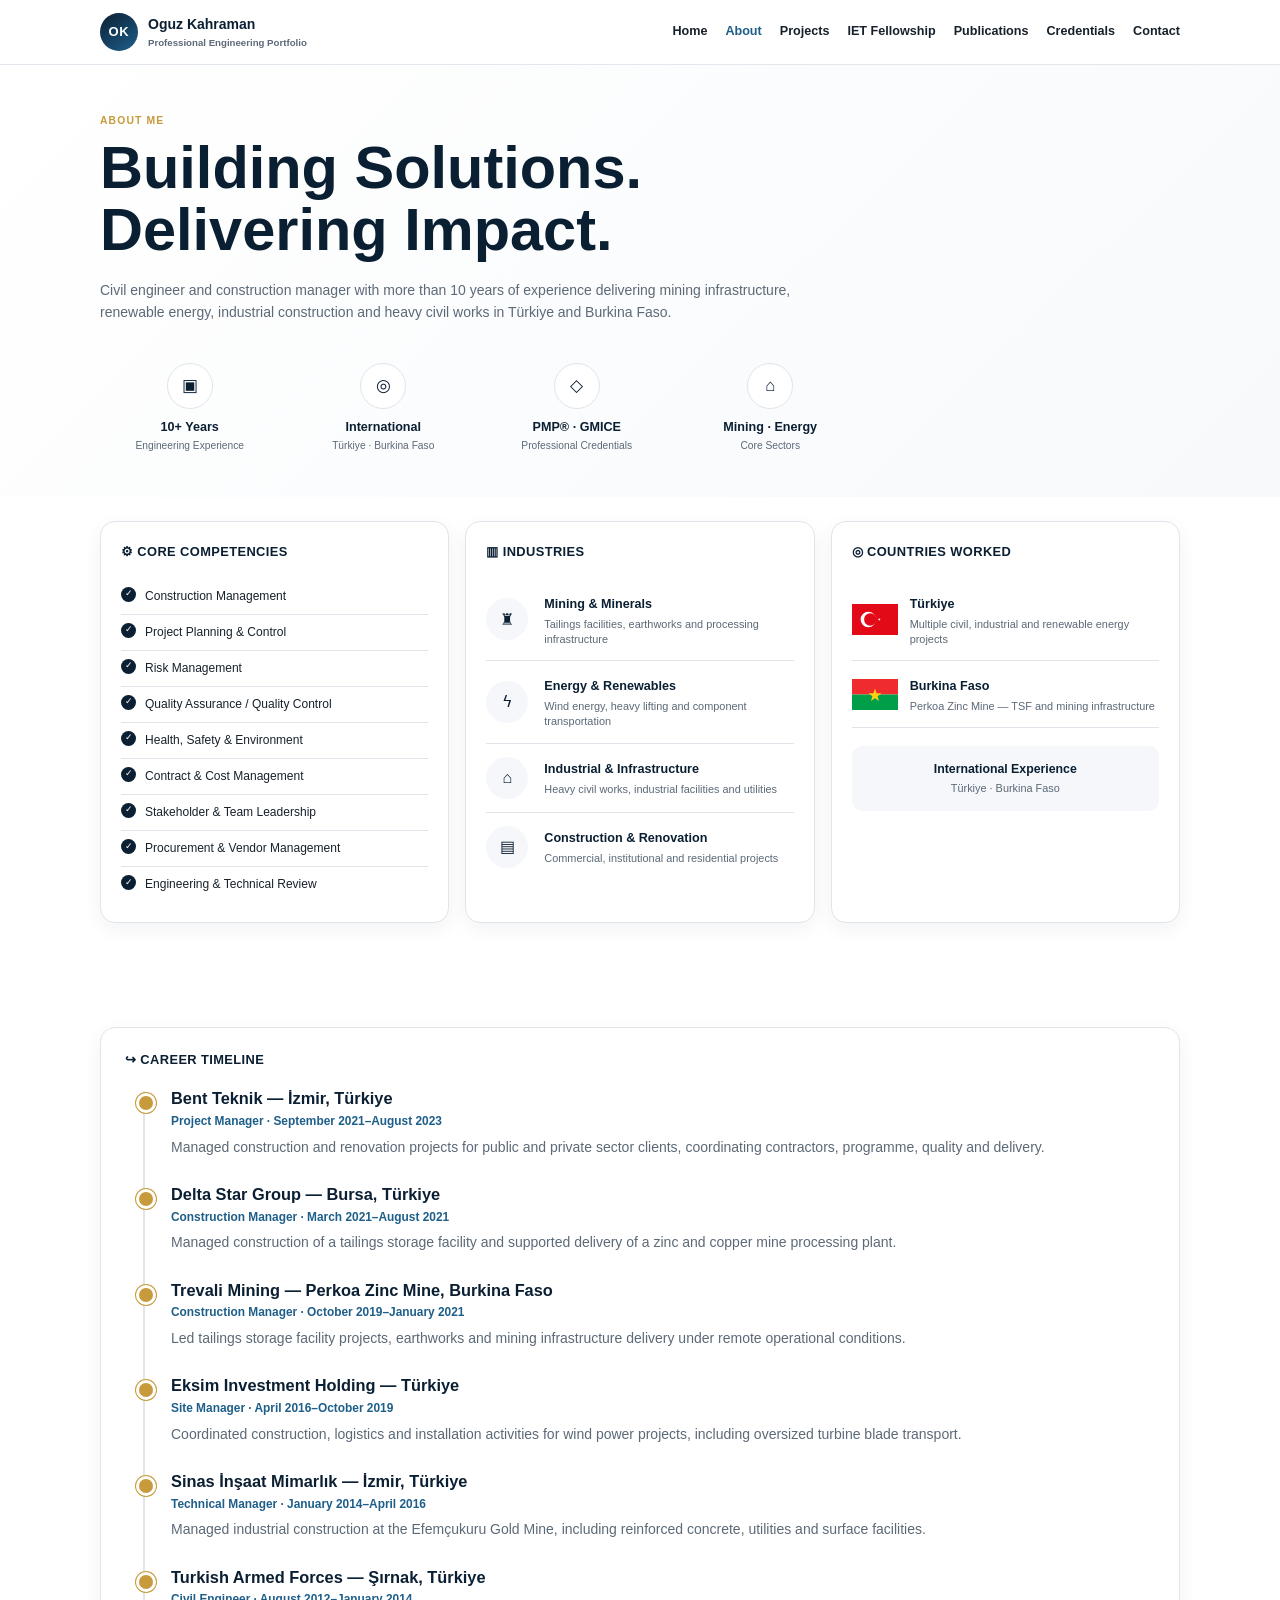
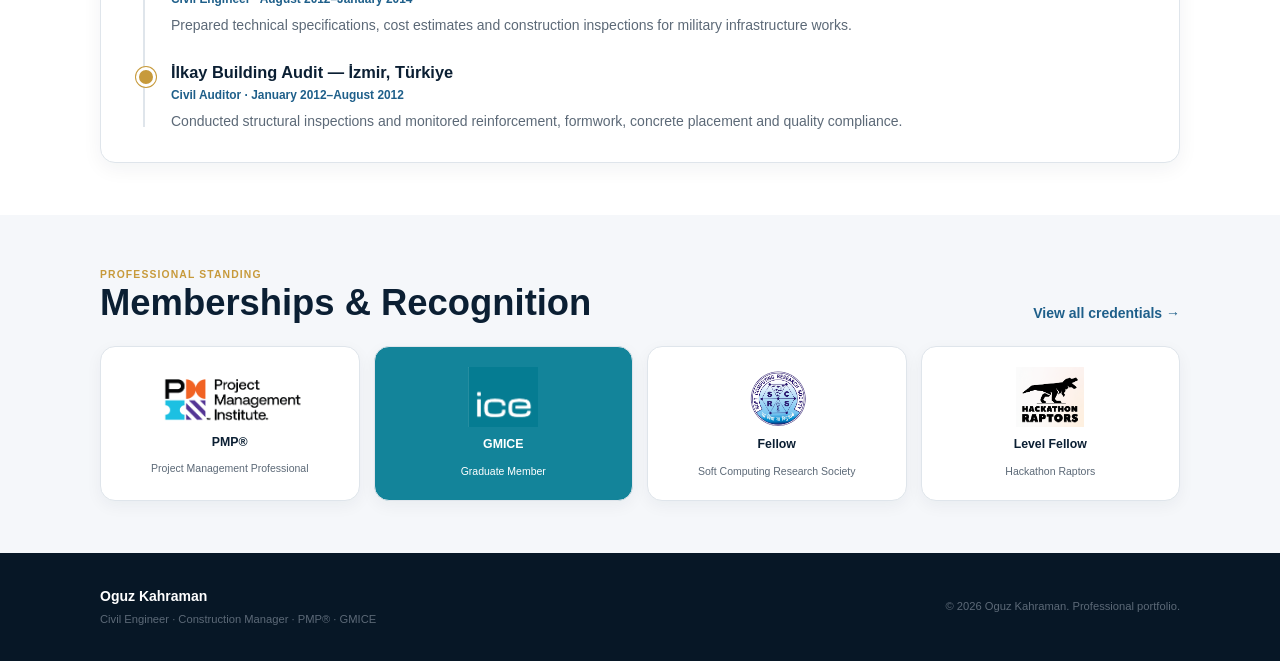
==== commit 95d69f0f: "update" ====
--- a/about.html
+++ b/about.html
@@ -141,7 +141,7 @@
           <div class="about-panel-title">◎ Countries Worked</div>
 
           <div class="about-country-item">
-            <span class="about-flag" aria-hidden="true">🇹🇷</span>
+            <img class="about-flag" src="images/flags/turkiye.svg" alt="Flag of Türkiye">
             <div>
               <strong>Türkiye</strong>
               <p>Multiple civil, industrial and renewable energy projects</p>
@@ -149,7 +149,7 @@
           </div>
 
           <div class="about-country-item">
-            <span class="about-flag" aria-hidden="true">🇧🇫</span>
+            <img class="about-flag" src="images/flags/burkina-faso.svg" alt="Flag of Burkina Faso">
             <div>
               <strong>Burkina Faso</strong>
               <p>Perkoa Zinc Mine — TSF and mining infrastructure</p>
@@ -175,7 +175,7 @@
 
             <article class="timeline-item">
               <h3>Bent Teknik — İzmir, Türkiye</h3>
-              <div class="meta">Project Manager · September 2021–December 2022</div>
+              <div class="meta">Project Manager · September 2021–August 2023</div>
               <p>
                 Managed construction and renovation projects for public and private
                 sector clients, coordinating contractors, programme, quality and delivery.
